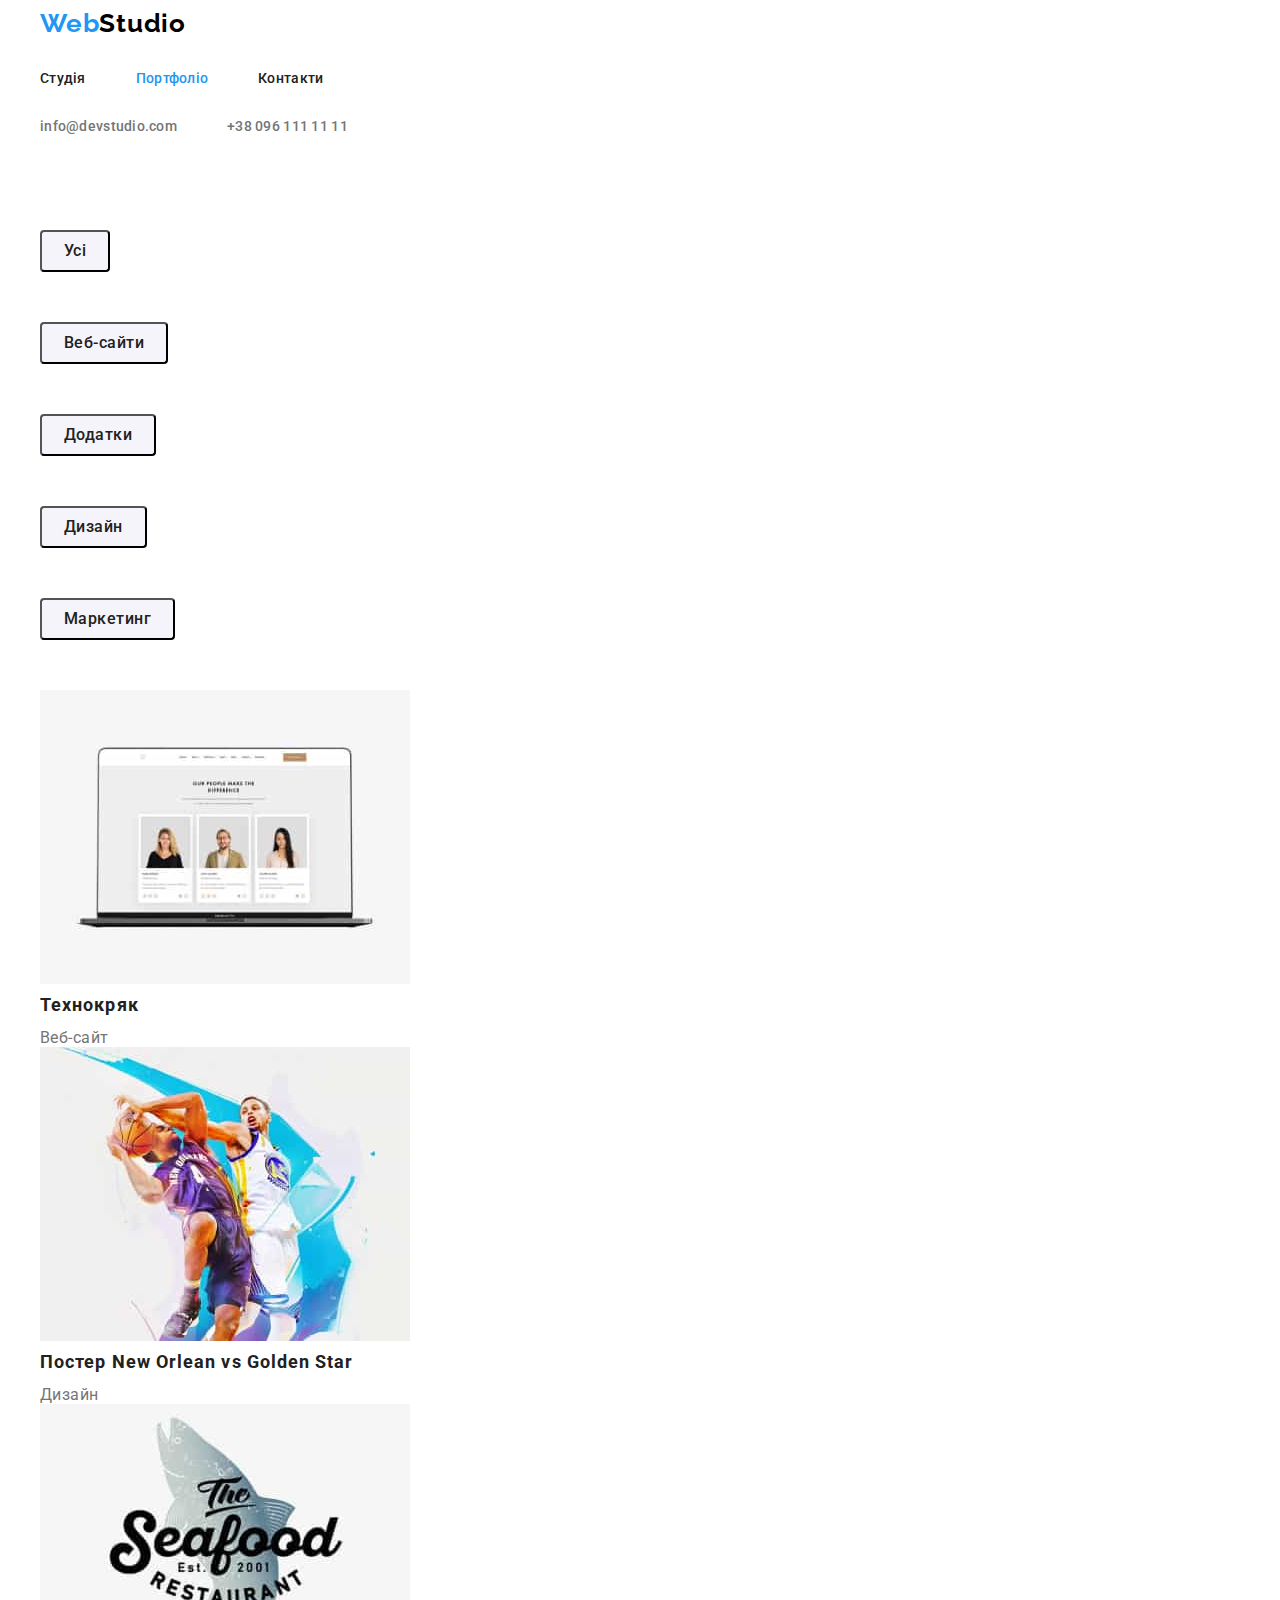
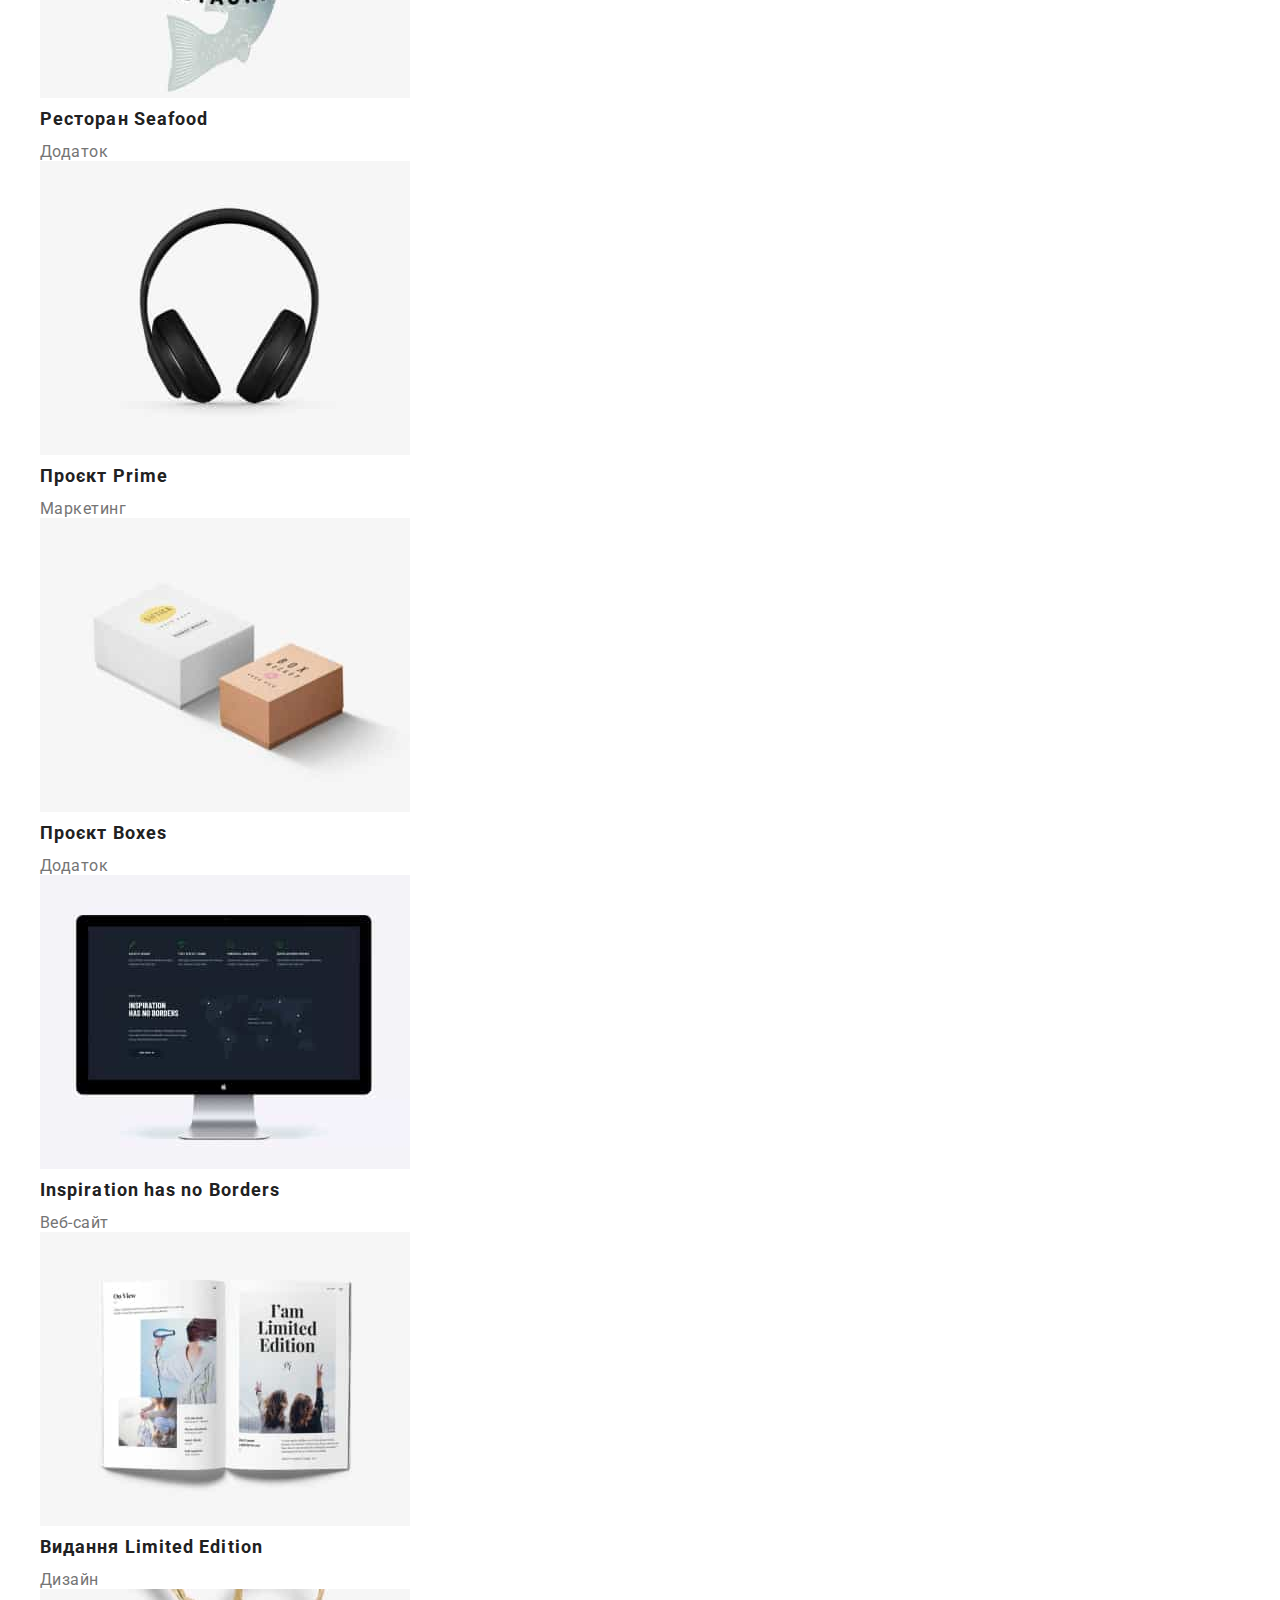
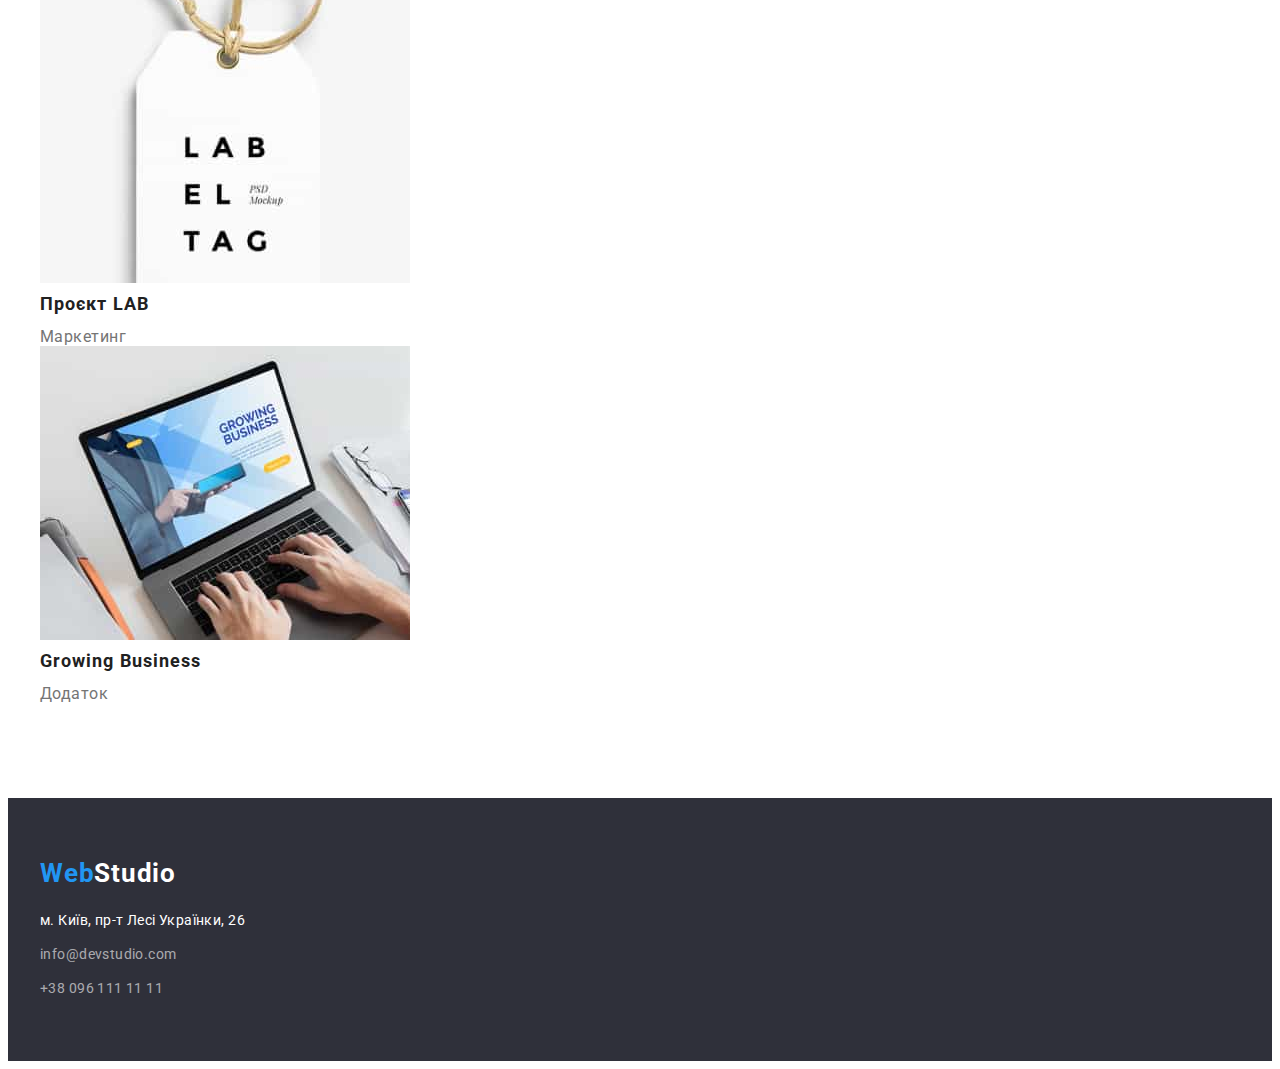
==== portfolio.html @ 15ec3679 "DZ_3" ====
<!DOCTYPE html>
<html lang="uk">
    <head>
        <meta charset="UTF-8">
        <meta http-equiv="X-UA-Compatible" content="IE=edge">
        <meta name="viewport" content="width=device-width, initial-scale=1.0">
        <title>WebStudio</title>
        <link rel="preconnect" href="https://fonts.googleapis.com">
        <link rel="preconnect" href="https://fonts.gstatic.com" crossorigin>
        <link href="https://fonts.googleapis.com/css2?family=Oleo+Script&family=Raleway:wght@700&family=Roboto:wght@400;500;700;900&display=swap" rel="stylesheet"> 
        <link rel="stylesheet" href="./css/style.css" />
    </head>
<body>

    <!--Шапка сайту-->
    <header class="header">
        <div class="container">
            <!--Навігація-->
            <nav class="header-nav">
                <a href="./index.html" class="header-logo link">
                    <span class="accent">Web</span>Studio
                </a>
                <ul class="header-nav-list list">
                    <li class="item"><a class="header-link link" href="./index.html">Студія</a></li>
                    <li class="item"><a class="header-link current link" href="./portfolio.html">Портфоліо</a></li>
                    <li class="item"><a class="header-link link" href="">Контакти</a></li>
                </ul>
            </nav>
            
            <!--Контакти-->
            <ul class="header-contact-list list">
                <li class="item">
                    <a href="mailto:info@devstudio.com" class="header-contact link">info@devstudio.com</a>
                </li>
                <li class="item">
                    <a href="tel:+380961111111" class="header-contact link">+38 096 111 11 11</a>
                </li>
            </ul>
        </div>
    </header>


    <!--Main-->
    <main>
        <section class="section-portfolio">
            <div class="container">
                    <!--Прихований заголовок-->
                <h1 class="visually-hidden">Портфоліо</h1>

                <!--Фільтр-->
                <ul class="portfolio-list btn list">
                    <li><button type="button" class="portfolio-btn btn">Усі</button></li>
                    <li><button type="button" class="portfolio-btn btn">Веб-сайти</button></li>
                    <li><button type="button" class="portfolio-btn btn">Додатки</button></li>
                    <li><button type="button" class="portfolio-btn btn">Дизайн</button></li>
                    <li><button type="button" class="portfolio-btn btn">Маркетинг</button></li>
                </ul>
                <ul class="portfolio-list list">
                    <li>
                        <a href="" class="portfolio-link link">
                            <img src="./images/technokrjak.jpg" alt="технокряк" class="img">
                            <h2 class="portfolio-title">Технокряк</h2>
                            <p class="portfolio-text">Веб-сайт</p>
                        </a>
                    </li>
                    <li>
                        <a href="" class="portfolio-link link">
                            <img src="./images/new_orlean.jpg" alt="постер новий орлеан">
                            <h2 class="portfolio-title">Постер New Orlean vs Golden Star</h2>
                            <p class="portfolio-text">Дизайн</p>
                        </a>
                    </li>
                    <li>
                        <a href="" class="portfolio-link link">
                            <img src="./images/seafood.jpg" alt="ресторан сейфуд">
                            <h2 class="portfolio-title">Ресторан Seafood</h2>
                            <p class="portfolio-text">Додаток</p>
                        </a>
                    </li>
                    <li>
                        <a href="" class="portfolio-link link">
                            <img src="./images/prime.jpg" alt="проект прайм">
                            <h2 class="portfolio-title">Проєкт Prime</h2>
                            <p class="portfolio-text">Маркетинг</p>
                        </a>
                    </li>
                    <li>
                        <a href="" class="portfolio-link link">
                            <img src="./images/boxes.jpg" alt="проєкт боксес">
                            <h2 class="portfolio-title">Проєкт Boxes</h2>
                            <p class="portfolio-text">Додаток</p>
                        </a>  
                    </li>
                    <li>
                        <a href="" class="portfolio-link link">
                            <img src="./images/inspiration.jpg" alt="вебсай">
                            <h2 class="portfolio-title">Inspiration has no Borders</h2>
                            <p class="portfolio-text">Веб-сайт</p>
                        </a>
                    </li>
                    <li>
                        <a href="" class="portfolio-link link">
                            <img src="./images/limited_edition.jpg" alt="видання лімітед едішн">
                            <h2 class="portfolio-title">Видання Limited Edition</h2>
                            <p class="portfolio-text">Дизайн</p>
                        </a>
                    </li>
                    <li>
                        <a href="" class="portfolio-link link">
                            <img src="./images/lab.jpg" alt="проект лаб">
                            <h2 class="portfolio-title">Проєкт LAB</h2>
                            <p class="portfolio-text">Маркетинг</p>
                        </a>
                    </li>
                    <li>
                        <a href="" class="portfolio-link link">
                            <img src="./images/growing_business.jpg" alt="додаток бізнес">
                            <h2 class="portfolio-title">Growing Business</h2>
                            <p class="portfolio-text">Додаток</p>
                        </a>
                    </li>
                </ul>
            </div>
        </section>
    </main>

    <!---Футер-->
    <footer class="footer">
        <div class="container">
            <a href="./index.html" class="footer-logo link">
                <span class="accent">Web</span>Studio
            </a>
            <address>
                <ul class="footer-contact-list list">
                    <li class="item">
                        <a href="https://goo.gl/maps/PAnnSUerjHj3gwqy8" class="footer-contact add link" target="_blank" rel="noopener noreferrer">м. Київ, пр-т Лесі Українки, 26</a>
                    </li>
                    <li class="item">
                        <a href="mailto:info@devstudio.com" class="footer-contact link">info@devstudio.com</a>
                    </li>
                    <li class="item">
                        <a href="tel:+380961111111" class="footer-contact link">+38 096 111 11 11</a>
                    </li>
                </ul>
            </address>
        </div>
    </footer>    
</body>
</html>
---- css/style.css ----
:root {
    --primary-text-color:#757575;
    --title-text-color:#212121;
    --accent-color:#2196F3;
    --primary-white-color:#ffffff;
    --background-color: #2F303A;
}

.container {
    margin-left: auto;
    margin-right: auto;
    width: 1200px;
    padding-left: 15px;
    padding-right: 15px;
}

body {
    font-family: 'Roboto', sans-serif;
    font-size: 14px;
    letter-spacing: 0.03em;
    color: var(--primary-text-color);
    background-color: var(--primary-white-color);
}
.link {
    text-decoration: none;
}
.list {
    list-style: none;
    padding: 0;
    margin: 0;
}

.hero-title {
    font-weight: 900;
    font-size: 44px;
    line-height: 1.36;
    text-align: center;
    letter-spacing: 0.06em;
    text-transform: uppercase;
    color: var(--primary-white-color);
}
 .accent {
    color: var(--accent-color);
 }
 .visually-hidden {
    position: absolute;
    width: 1px;
    height: 1px;
    margin: -1px;
    border: 0;
    padding: 0;
    
    white-space: nowrap;
    clip-path: inset(100%);
    clip: rect(0 0 0 0);
    overflow: hidden;
  }
  .btn {
    display: inline-block;
    border-radius: 4px;
    
    font-family: 'Roboto', sans-serif;
    font-size: 16px;
    align-items: center;
  }

/*---------------HEADER---------------*/

.header-logo {
    font-family: 'Raleway', sans-serif;
    font-weight: 700;
    font-size: 26px;
    line-height: 1.19;
    letter-spacing: 0.03em;    
    color: #000000;   
}
.header-link,
.header-contact {
    font-weight: 500;
   
    line-height: 1.14;
    letter-spacing: 0.02em;
}
.header-nav-list {
    display:flex;
}
.header-nav-list .item + .item {
    margin-left: 50px;
}
.header-nav-list .header-link {
    display: block;
    padding-top: 32px;
    padding-bottom: 32px;
}
.header-contact-list .item + .item {
    margin-left: 50px;
}
.header-contact-list {
    display: flex;
}
.header-contact-list .header-contact {
    display: block;
}
.header-link {
    color: var(--title-text-color);
}
.header-nav-list .header-link:hover,
.header-nav-list .header-link:focus {
    color: var(--accent-color);
}
.header-nav-list .header-link.current {
    color: var(--accent-color);
}

.header-contact {
    color: var(--primary-text-color);   
}
.header-contact:hover,
.header-contact:focus {
    color: var(--accent-color);
}

/*---------------HERO---------------*/
.section-hero {
    margin-bottom: 100px;

    background: var(--background-color);
    text-align: center;
}
.hero-title {
    margin-top: 0;
    margin-bottom: 30px;
}
.hero-btn {
    min-width: 130px;
    width: 216px;
    height: 50px;

    font-weight: 700;
    line-height: 1.88;
    letter-spacing: 0.06em;
    color: var(--primary-white-color);
    background: var(--accent-color);
    box-shadow: 0px 4px 4px rgba(0, 0, 0, 0.15);
    border-radius: 4px;
}
.hero-btn:hover,
.hero-btn:focus {
    color: orange;
}

/*---------------PROPERTIES---------------*/
.section-properties {
    margin-top: 0;
    margin-bottom: 95px;
}

.properties-list {
    margin-top: 0;
    margin-bottom: 0;
}
.properties-title {
    margin-top: 0;
    margin-bottom: 10px;

    font-weight: 700;
    font-size: 14px;
    line-height: 1.14;
    letter-spacing: 0.03em;
    text-transform: uppercase;
    color: var(--title-text-color);
}
.properties-text {
    margin-top: 0;
    margin-bottom: 0;
    line-height: 1.71;
}

/*---------------EMPLOYMENT---------------*/
.section-employment {
    margin-top: 0;
    margin-bottom: 95px;
}
.employment-title,
.team-title {
    font-weight: 700;
    font-size: 36px;
    line-height: 1.17;
    color: var(--title-text-color);
}
.employment-title {
    margin-top: 0;
    margin-bottom: 50px;
}

/*---------------TEAM---------------*/
.section-team {
    padding-top: 95px;
    padding-bottom: 95px;

    background-color: #F5F4FA;
}
.team-title {
    margin-top: 0;
    margin-bottom: 50px;
}
.team-info,
.team-text {
    font-weight: 500;
    font-size: 16px;
    line-height: 1.19;
    text-align: center;
    letter-spacing: 0.03em;
    color: var(--title-text-color);
}
.team-info {
    margin-top: 0;
    margin-bottom: 30px;
}
.team-text {
    margin-top: 0;
    margin-bottom: 10px;

    color: var(--primary-text-color);
}

/*---------------PORTFOLIO---------------*/
.section-portfolio {
    margin-top: 95px;
    margin-bottom: 95px;
}
.portfolio-btn {
    padding: 6px 22px;
    margin-top: 0;
    margin-bottom: 50px;

    font-weight: 500;
    line-height: 1.63;
    letter-spacing: 0.03em;
    color: var(--title-text-color);
    background: #F5F4FA;
}

.portfolio-btn:hover,
.portfolio-btn:focus {
    color: var(--primary-white-color);
    background: var(--accent-color);
}
.portfolio-list .img {
    margin-top: 0;
    margin-bottom: 0;
}
.portfolio-title {
    margin-top: 0;
    margin-bottom: 5px;

    font-weight: 700;
    font-size: 18px;
    line-height: 2.00;
    letter-spacing: 0.06em;
    color: var(--title-text-color);
}
.portfolio-text {
    margin-top: 0;
    margin-bottom: 0;

    font-size: 16px;
    line-height: 1.86x;
    letter-spacing: 0.03em;
    color: var(--primary-text-color);
}
/*---------------FOOTER---------------*/

.footer {
    padding-top: 60px;
    padding-bottom: 60px;

    background-color: var(--background-color);
}
.footer-logo{
    display: inline-block;
    margin-top: 0;
    margin-bottom: 20px;

    font-weight: 700;
    font-size: 26px;
    line-height: 1.19;
    letter-spacing: 0.03em;
    color: var(--primary-white-color);
}
.footer-contact-list .item:not(:last-of-type) {
    margin-top: 0;
    margin-bottom: 10px;
}
.footer-contact a[href="https://goo.gl/maps/PAnnSUerjHj3gwqy8"] {
    color: var(--primary-white-color);
}    
.footer-contact {
    font-style: normal;
    line-height: 1.71;
    letter-spacing: 0.03em;
    color: rgba(255, 255, 255, 0.6);
}
.footer-contact:hover,
.footer-contact:focus {
    color: var(--accent-color);
}
.add {
    color: #ffffff;
}
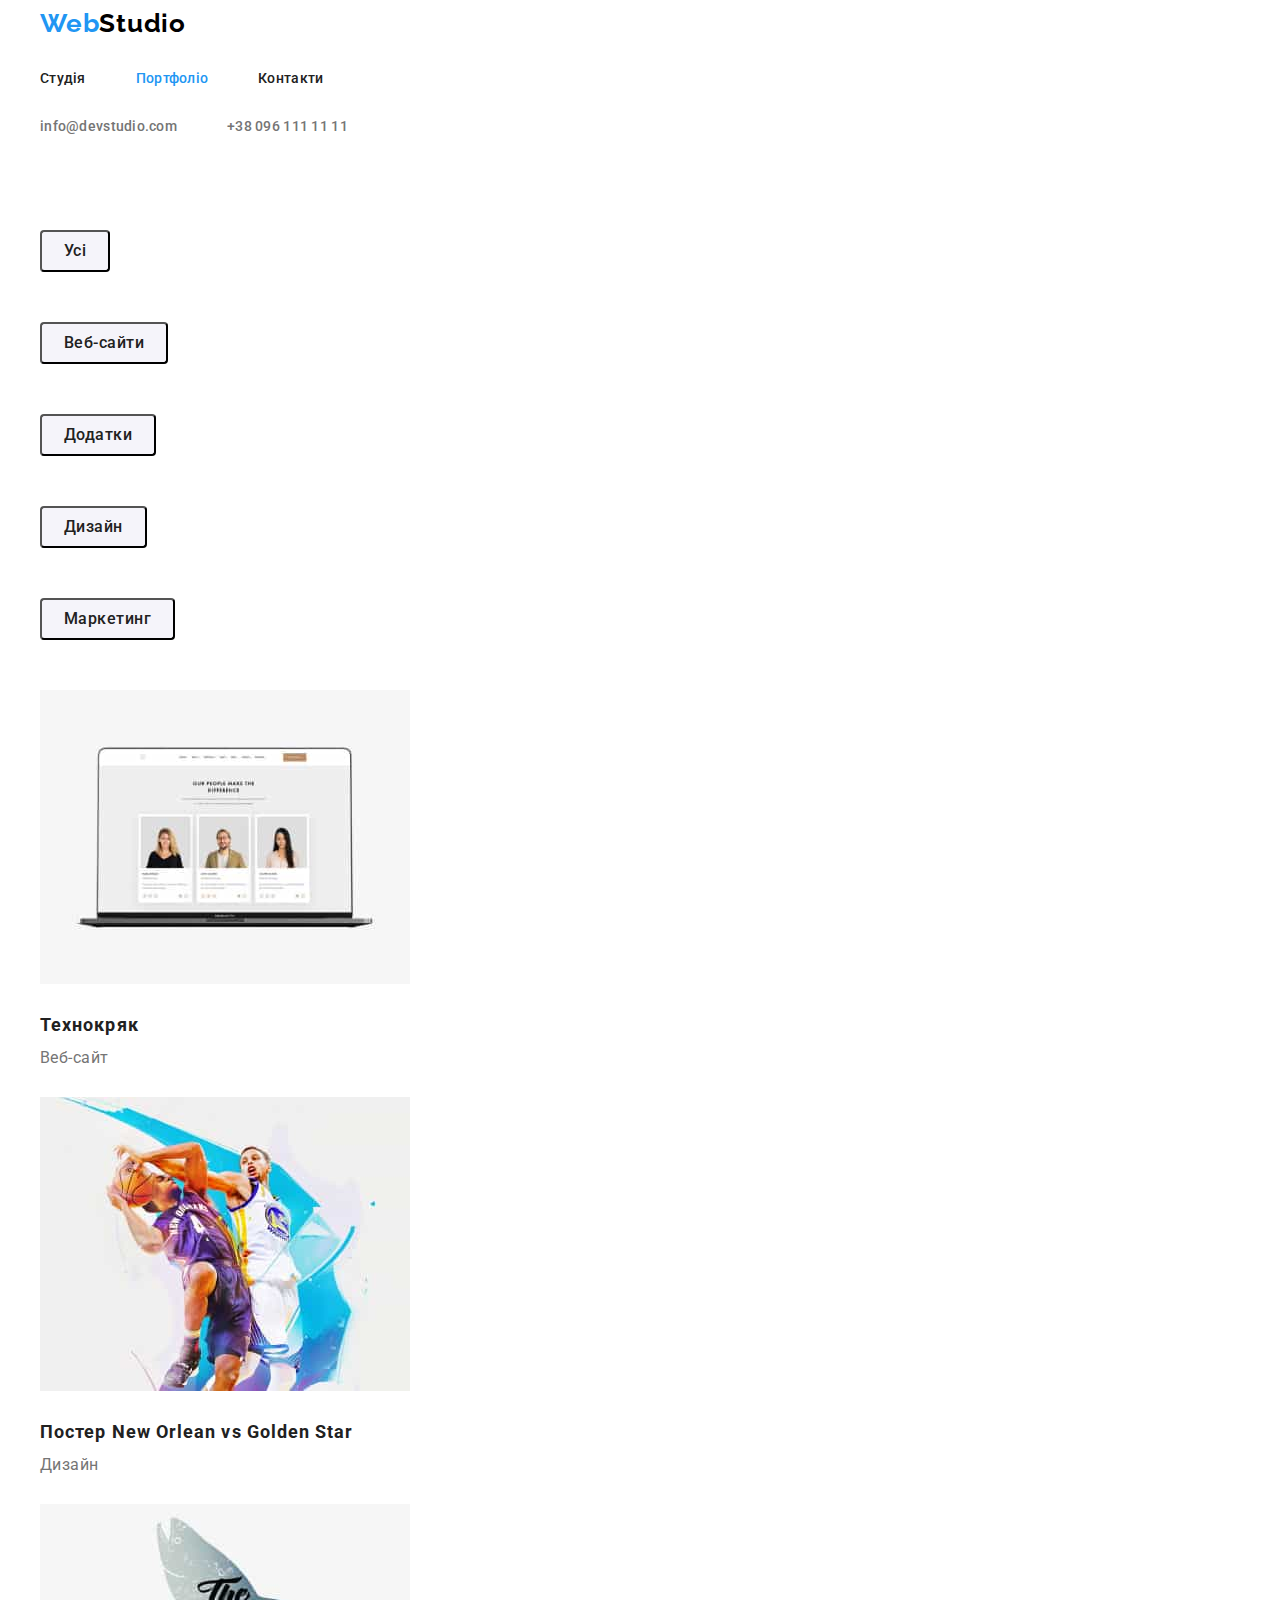
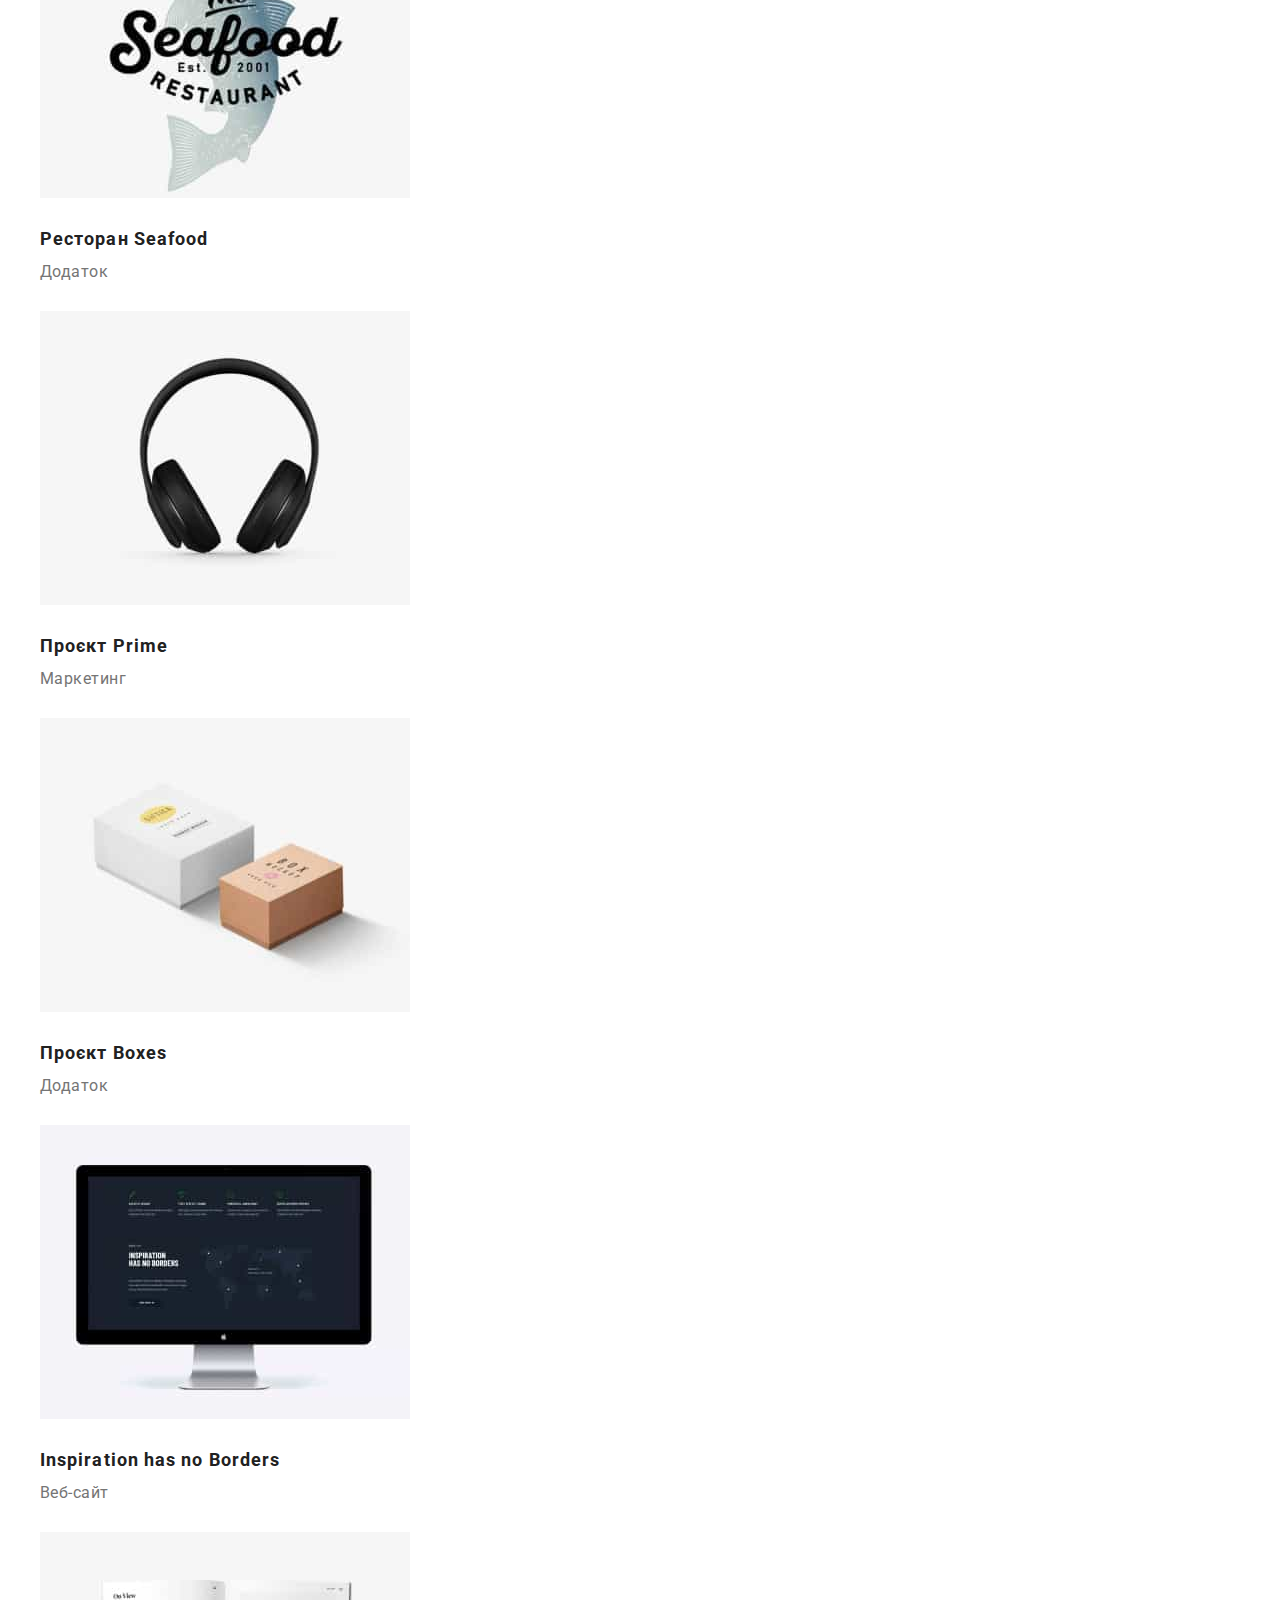
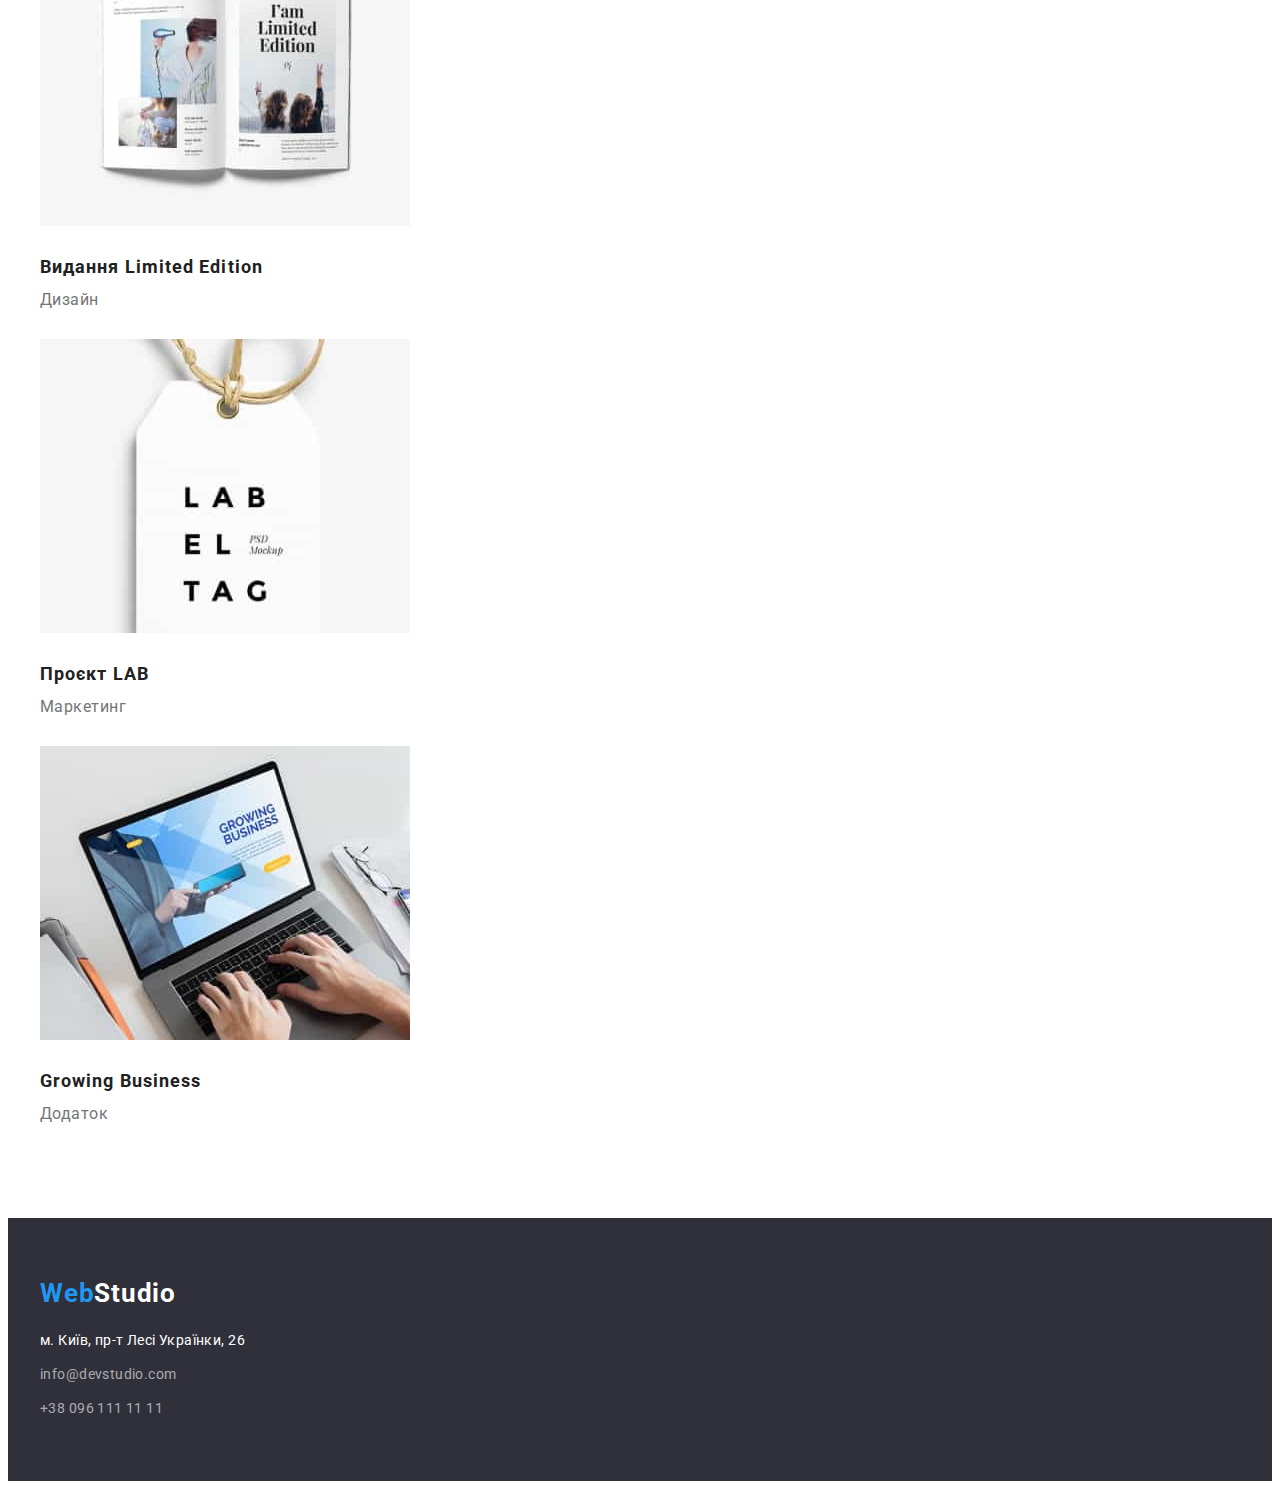
==== commit 01076f45: "DZ_3" ====
--- a/portfolio.html
+++ b/portfolio.html
@@ -56,65 +56,65 @@
                     <li><button type="button" class="portfolio-btn btn">Маркетинг</button></li>
                 </ul>
                 <ul class="portfolio-list list">
-                    <li>
+                    <li class="item">
                         <a href="" class="portfolio-link link">
                             <img src="./images/technokrjak.jpg" alt="технокряк" class="img">
                             <h2 class="portfolio-title">Технокряк</h2>
                             <p class="portfolio-text">Веб-сайт</p>
                         </a>
                     </li>
-                    <li>
+                    <li class="item">
                         <a href="" class="portfolio-link link">
-                            <img src="./images/new_orlean.jpg" alt="постер новий орлеан">
+                            <img src="./images/new_orlean.jpg" alt="постер новий орлеан" class="img">
                             <h2 class="portfolio-title">Постер New Orlean vs Golden Star</h2>
                             <p class="portfolio-text">Дизайн</p>
                         </a>
                     </li>
-                    <li>
+                    <li class="item">
                         <a href="" class="portfolio-link link">
-                            <img src="./images/seafood.jpg" alt="ресторан сейфуд">
+                            <img src="./images/seafood.jpg" alt="ресторан сейфуд" class="img">
                             <h2 class="portfolio-title">Ресторан Seafood</h2>
                             <p class="portfolio-text">Додаток</p>
                         </a>
                     </li>
-                    <li>
+                    <li class="item">
                         <a href="" class="portfolio-link link">
-                            <img src="./images/prime.jpg" alt="проект прайм">
+                            <img src="./images/prime.jpg" alt="проект прайм" class="img">
                             <h2 class="portfolio-title">Проєкт Prime</h2>
                             <p class="portfolio-text">Маркетинг</p>
                         </a>
                     </li>
-                    <li>
+                    <li class="item">
                         <a href="" class="portfolio-link link">
-                            <img src="./images/boxes.jpg" alt="проєкт боксес">
+                            <img src="./images/boxes.jpg" alt="проєкт боксес" class="img">
                             <h2 class="portfolio-title">Проєкт Boxes</h2>
                             <p class="portfolio-text">Додаток</p>
                         </a>  
                     </li>
-                    <li>
+                    <li class="item">
                         <a href="" class="portfolio-link link">
-                            <img src="./images/inspiration.jpg" alt="вебсай">
+                            <img src="./images/inspiration.jpg" alt="вебсай" class="img">
                             <h2 class="portfolio-title">Inspiration has no Borders</h2>
                             <p class="portfolio-text">Веб-сайт</p>
                         </a>
                     </li>
-                    <li>
+                    <li class="item">
                         <a href="" class="portfolio-link link">
-                            <img src="./images/limited_edition.jpg" alt="видання лімітед едішн">
+                            <img src="./images/limited_edition.jpg" alt="видання лімітед едішн" class="img">
                             <h2 class="portfolio-title">Видання Limited Edition</h2>
                             <p class="portfolio-text">Дизайн</p>
                         </a>
                     </li>
-                    <li>
+                    <li class="item">
                         <a href="" class="portfolio-link link">
-                            <img src="./images/lab.jpg" alt="проект лаб">
+                            <img src="./images/lab.jpg" alt="проект лаб" class="img">
                             <h2 class="portfolio-title">Проєкт LAB</h2>
                             <p class="portfolio-text">Маркетинг</p>
                         </a>
                     </li>
-                    <li>
+                    <li class="item">
                         <a href="" class="portfolio-link link">
-                            <img src="./images/growing_business.jpg" alt="додаток бізнес">
+                            <img src="./images/growing_business.jpg" alt="додаток бізнес" class="img">
                             <h2 class="portfolio-title">Growing Business</h2>
                             <p class="portfolio-text">Додаток</p>
                         </a>
--- a/css/style.css
+++ b/css/style.css
@@ -200,6 +200,19 @@
 
     background-color: #F5F4FA;
 }
+.team-list > .team-item:not(:last-child) {
+    margin-right: 30px;
+}
+.team-list > .team-item {
+    background: #FFFFFF;
+    box-shadow: 0px 1px 3px rgba(0, 0, 0, 0.12), 0px 1px 1px rgba(0, 0, 0, 0.14), 0px 2px 1px rgba(0, 0, 0, 0.2);
+    border-radius: 0px 0px 4px 4px;
+
+    width: 270px;
+    height: 368px;
+    left: 215px;
+    top: 1632px;
+}
 .team-title {
     margin-top: 0;
     margin-bottom: 50px;
@@ -246,9 +259,15 @@
     color: var(--primary-white-color);
     background: var(--accent-color);
 }
-.portfolio-list .img {
-    margin-top: 0;
-    margin-bottom: 0;
+.portfolio-list > .item:not(:last-child) {
+    margin-right: 30px;
+    margin-bottom: 30px;
+
+    
+}
+.portfolio-link > .img {
+    margin-top: 0;
+    margin-bottom: 20px;
 }
 .portfolio-title {
     margin-top: 0;
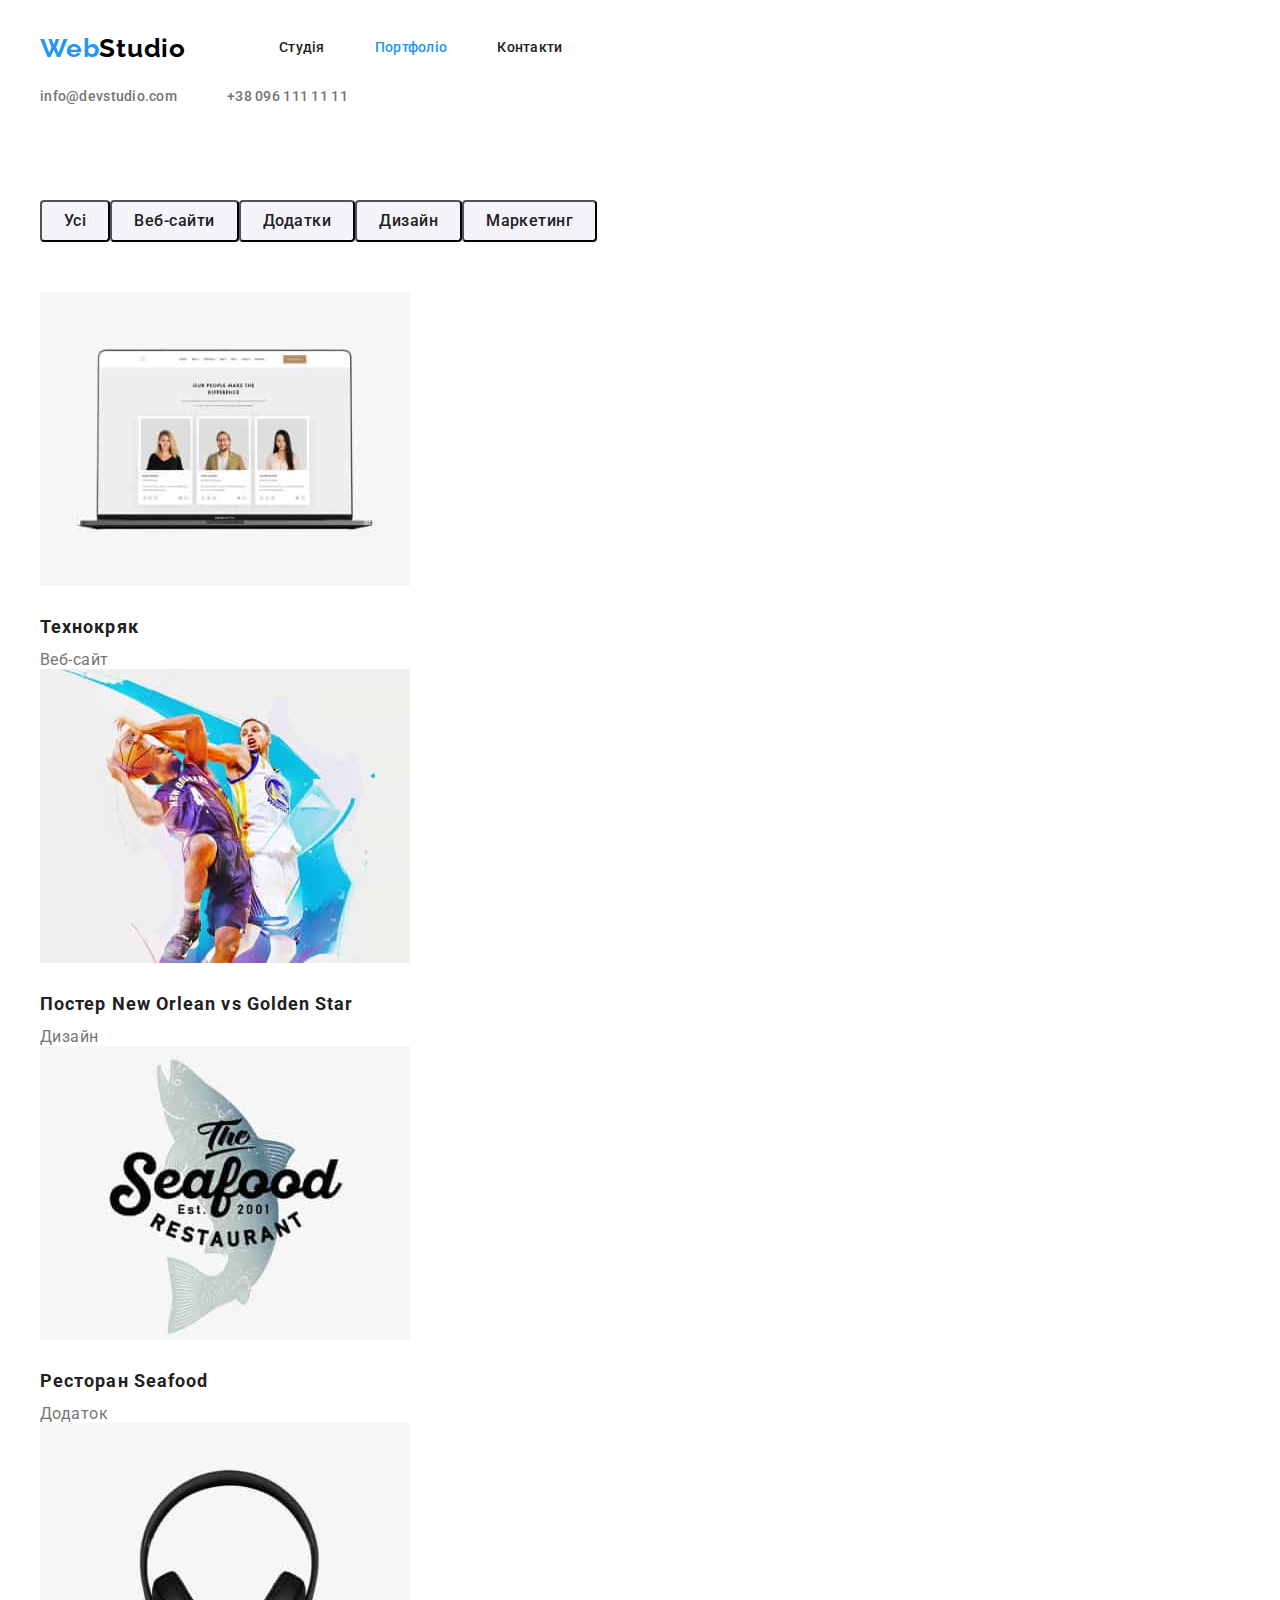
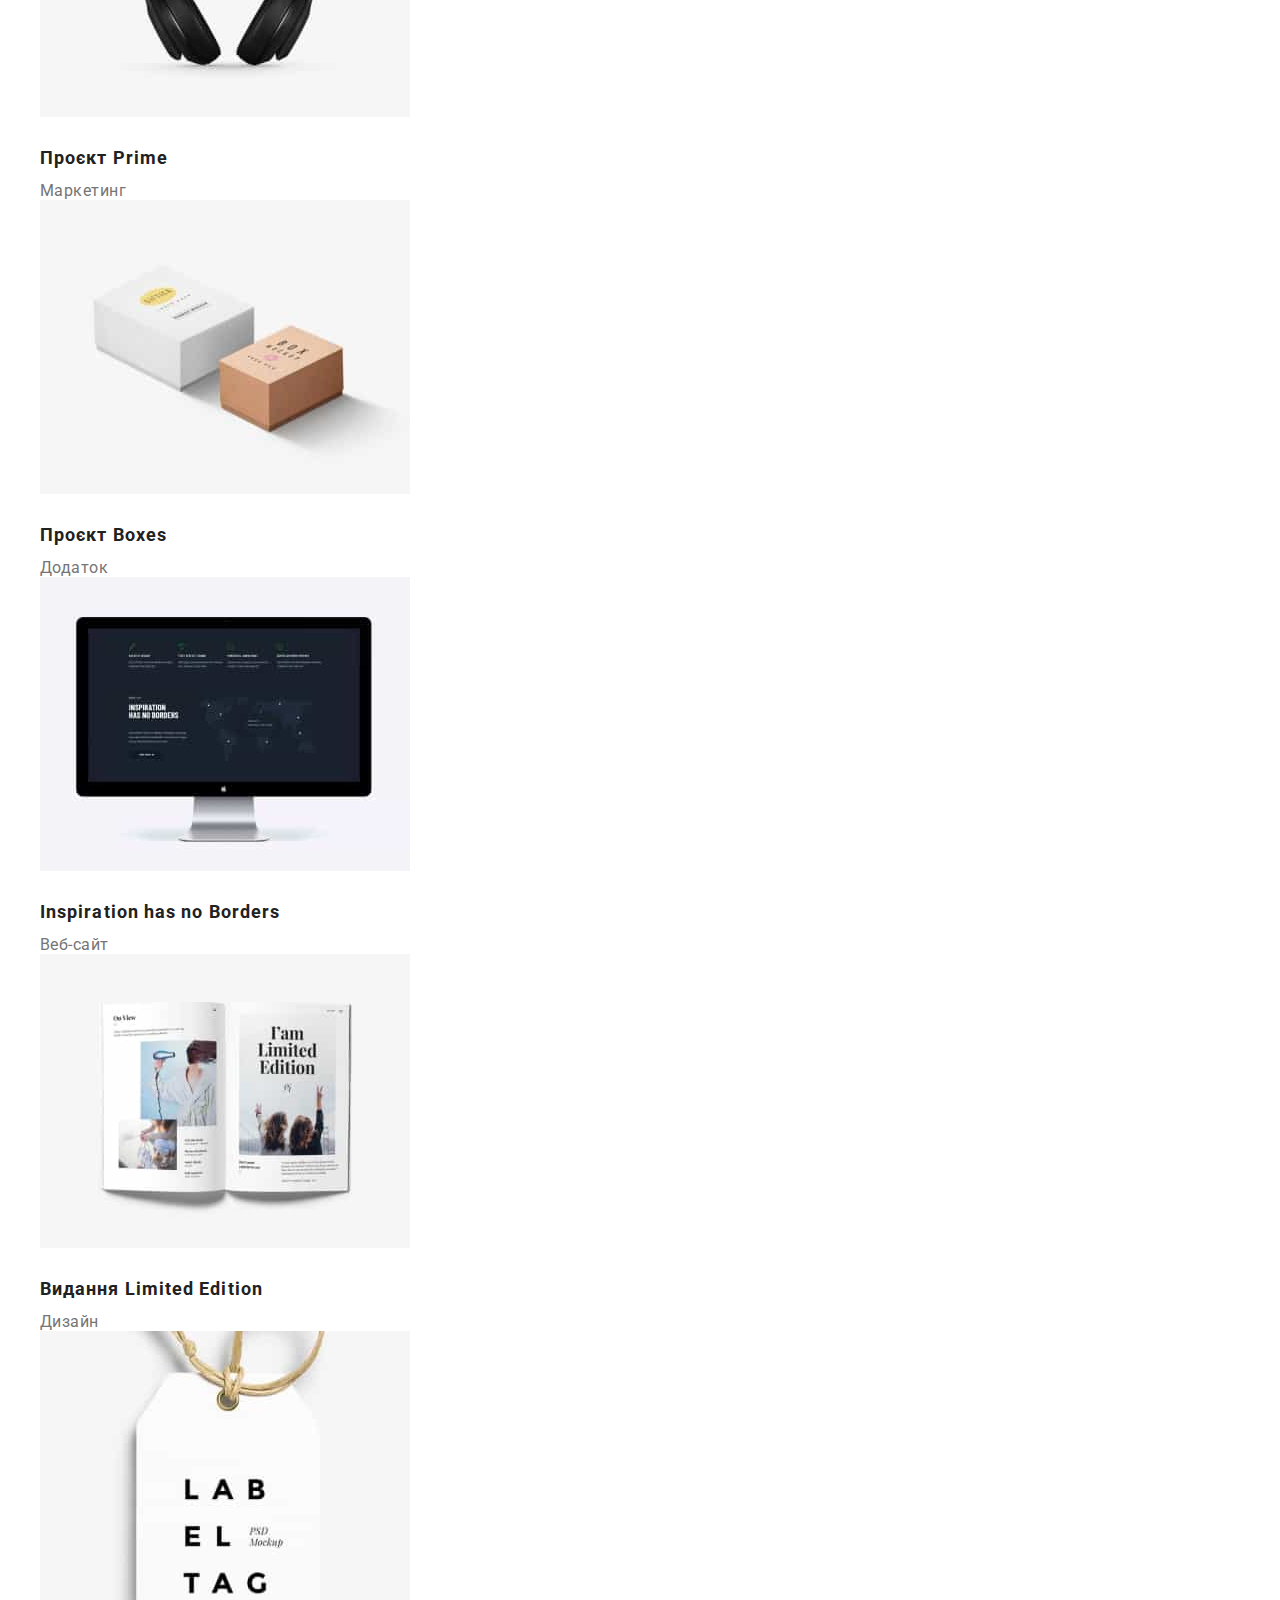
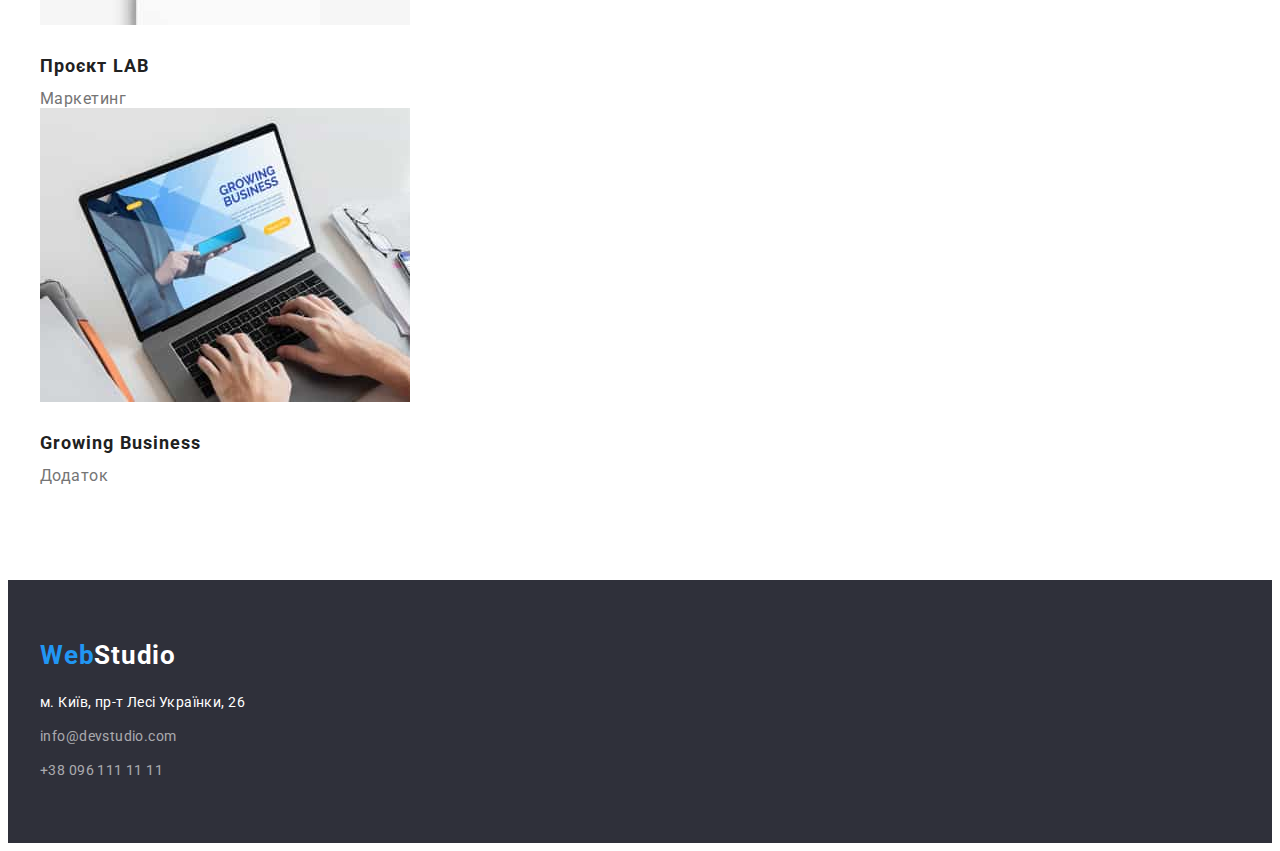
==== commit 019dc1d2: "DZ_3" ====
--- a/portfolio.html
+++ b/portfolio.html
@@ -55,7 +55,7 @@
                     <li><button type="button" class="portfolio-btn btn">Дизайн</button></li>
                     <li><button type="button" class="portfolio-btn btn">Маркетинг</button></li>
                 </ul>
-                <ul class="portfolio-list list">
+                <ul class="portfolio-img list">
                     <li class="item">
                         <a href="" class="portfolio-link link">
                             <img src="./images/technokrjak.jpg" alt="технокряк" class="img">
--- a/css/style.css
+++ b/css/style.css
@@ -83,6 +83,7 @@
 }
 .header-nav-list {
     display:flex;
+    margin-left: 93px;
 }
 .header-nav-list .item + .item {
     margin-left: 50px;
@@ -92,14 +93,20 @@
     padding-top: 32px;
     padding-bottom: 32px;
 }
+.header-nav {
+    display: flex;
+    align-items: center;
+}
+.nav-contact {
+    display: flex;
+    align-items: center;
+}
 .header-contact-list .item + .item {
     margin-left: 50px;
 }
 .header-contact-list {
     display: flex;
-}
-.header-contact-list .header-contact {
-    display: block;
+    margin-left: auto;
 }
 .header-link {
     color: var(--title-text-color);
@@ -181,6 +188,9 @@
     margin-top: 0;
     margin-bottom: 95px;
 }
+.employment-list > .employment-item + .employment-item {
+    margin-left: 30px;
+}
 .employment-title,
 .team-title {
     font-weight: 700;
@@ -200,8 +210,8 @@
 
     background-color: #F5F4FA;
 }
-.team-list > .team-item:not(:last-child) {
-    margin-right: 30px;
+.team-list > .team-item + .team-item {
+    margin-left: 30px;
 }
 .team-list > .team-item {
     background: #FFFFFF;
@@ -261,9 +271,10 @@
 }
 .portfolio-list > .item:not(:last-child) {
     margin-right: 30px;
-    margin-bottom: 30px;
-
-    
+    margin-bottom: 30px;   
+}
+.portfolio-list {
+    display: flex;
 }
 .portfolio-link > .img {
     margin-top: 0;
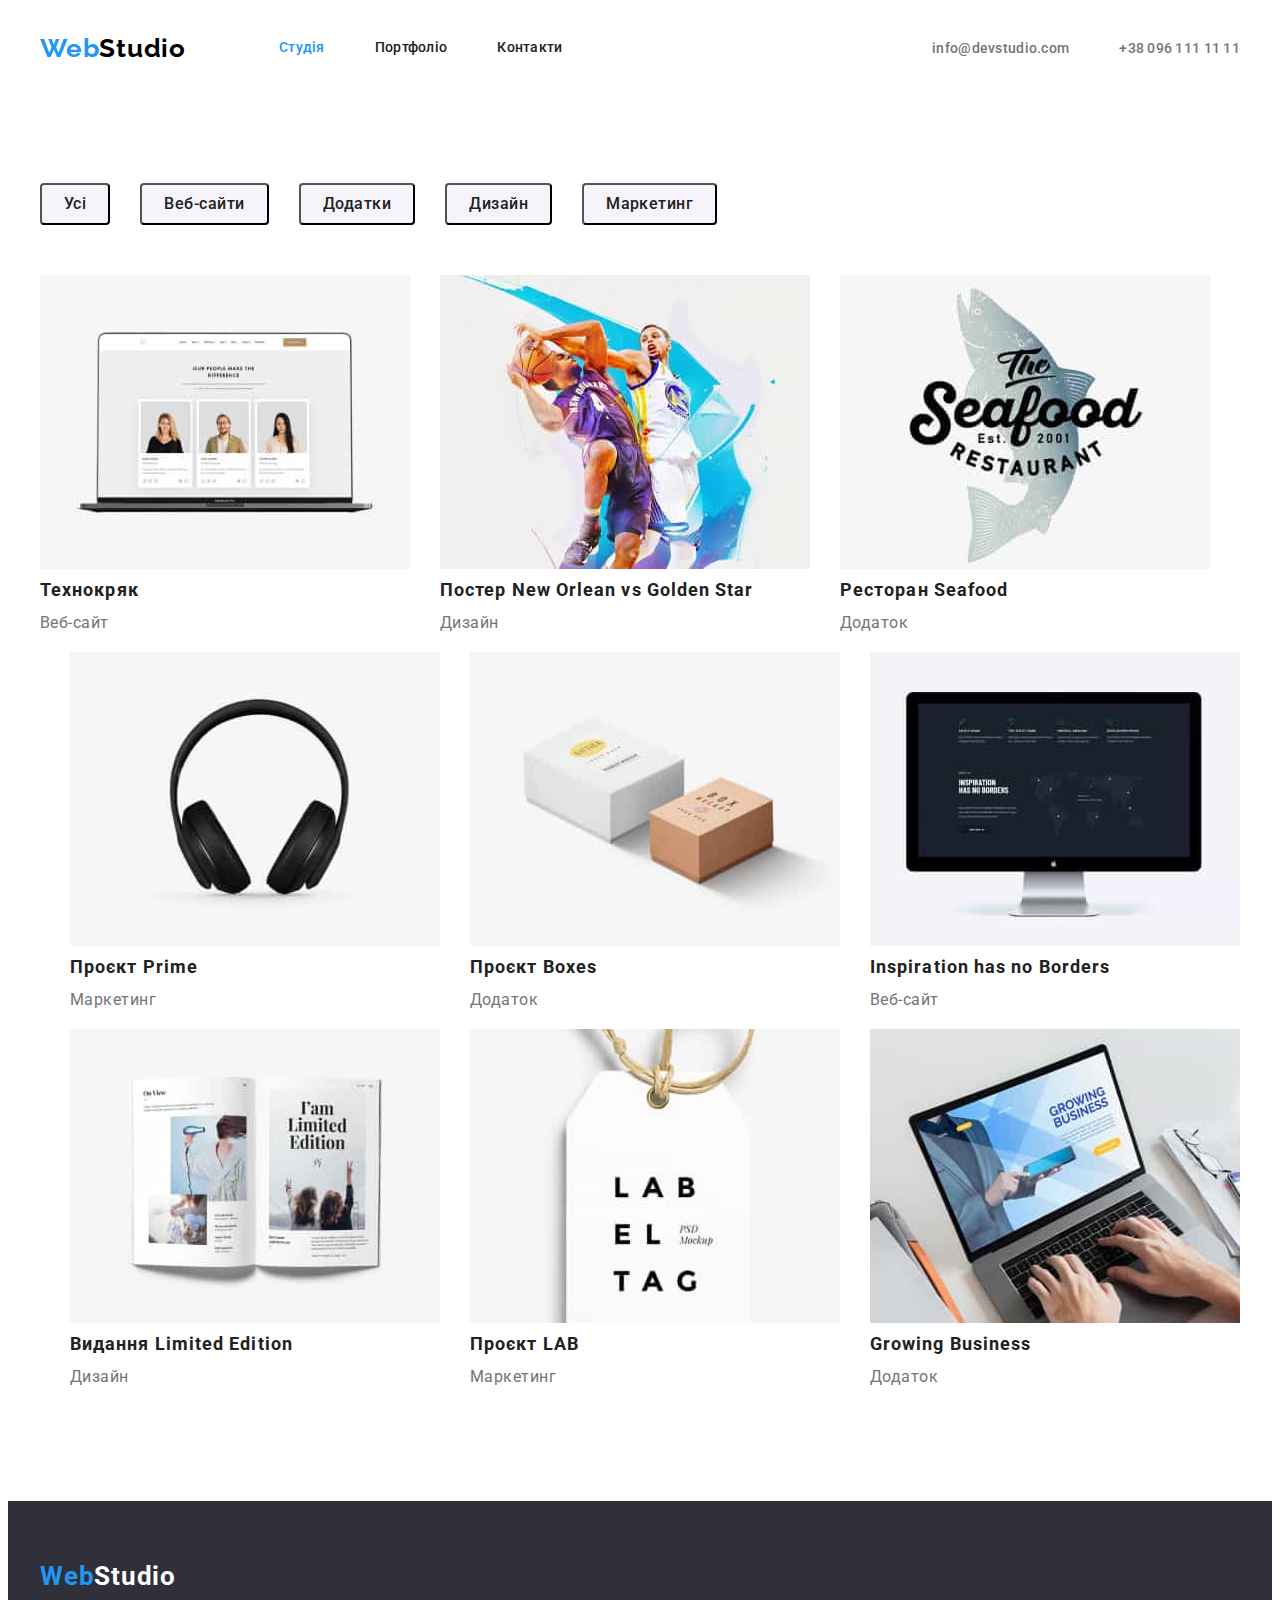
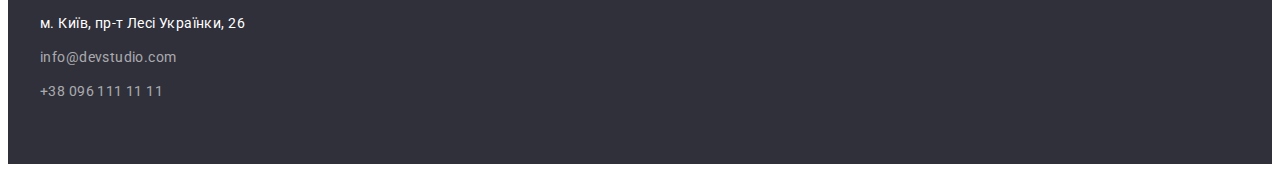
==== commit b61c4ade: "DZ_3" ====
--- a/portfolio.html
+++ b/portfolio.html
@@ -14,15 +14,15 @@
 
     <!--Шапка сайту-->
     <header class="header">
-        <div class="container">
+        <div class="container nav-contact">
             <!--Навігація-->
             <nav class="header-nav">
                 <a href="./index.html" class="header-logo link">
                     <span class="accent">Web</span>Studio
                 </a>
                 <ul class="header-nav-list list">
-                    <li class="item"><a class="header-link link" href="./index.html">Студія</a></li>
-                    <li class="item"><a class="header-link current link" href="./portfolio.html">Портфоліо</a></li>
+                    <li class="item"><a class="header-link current link" href="./index.html">Студія</a></li>
+                    <li class="item"><a class="header-link link" href="./portfolio.html">Портфоліо</a></li>
                     <li class="item"><a class="header-link link" href="">Контакти</a></li>
                 </ul>
             </nav>
@@ -49,12 +49,14 @@
 
                 <!--Фільтр-->
                 <ul class="portfolio-list btn list">
-                    <li><button type="button" class="portfolio-btn btn">Усі</button></li>
-                    <li><button type="button" class="portfolio-btn btn">Веб-сайти</button></li>
-                    <li><button type="button" class="portfolio-btn btn">Додатки</button></li>
-                    <li><button type="button" class="portfolio-btn btn">Дизайн</button></li>
-                    <li><button type="button" class="portfolio-btn btn">Маркетинг</button></li>
+                    <li class="item"><button type="button" class="portfolio-btn btn">Усі</button></li>
+                    <li class="item"><button type="button" class="portfolio-btn btn">Веб-сайти</button></li>
+                    <li class="item"><button type="button" class="portfolio-btn btn">Додатки</button></li>
+                    <li class="item"><button type="button" class="portfolio-btn btn">Дизайн</button></li>
+                    <li class="item"><button type="button" class="portfolio-btn btn">Маркетинг</button></li>
                 </ul>
+            </div>    
+            <div class="container">   
                 <ul class="portfolio-img list">
                     <li class="item">
                         <a href="" class="portfolio-link link">
--- a/css/style.css
+++ b/css/style.css
@@ -163,6 +163,8 @@
 }
 
 .properties-list {
+    display: flex;
+    flex-wrap: wrap;
     margin-top: 0;
     margin-bottom: 0;
 }
@@ -177,6 +179,12 @@
     text-transform: uppercase;
     color: var(--title-text-color);
 }
+.properties-list .item {
+    width: 270px;
+}
+.properties-list .item + .item {
+    margin-left: 30px;
+}    
 .properties-text {
     margin-top: 0;
     margin-bottom: 0;
@@ -187,6 +195,11 @@
 .section-employment {
     margin-top: 0;
     margin-bottom: 95px;
+
+    text-align: center;
+}
+.employment-list {
+    display: flex;
 }
 .employment-list > .employment-item + .employment-item {
     margin-left: 30px;
@@ -208,10 +221,15 @@
     padding-top: 95px;
     padding-bottom: 95px;
 
+    text-align: center;
+
     background-color: #F5F4FA;
 }
 .team-list > .team-item + .team-item {
     margin-left: 30px;
+}
+.team-list {
+    display: flex;
 }
 .team-list > .team-item {
     background: #FFFFFF;
@@ -252,6 +270,12 @@
     margin-top: 95px;
     margin-bottom: 95px;
 }
+.portfolio-list {
+    display: flex;
+}
+.portfolio-list .item + .item {
+    margin-left: 30px;  
+}
 .portfolio-btn {
     padding: 6px 22px;
     margin-top: 0;
@@ -269,16 +293,13 @@
     color: var(--primary-white-color);
     background: var(--accent-color);
 }
-.portfolio-list > .item:not(:last-child) {
-    margin-right: 30px;
-    margin-bottom: 30px;   
-}
-.portfolio-list {
-    display: flex;
-}
-.portfolio-link > .img {
-    margin-top: 0;
+.portfolio-img {
+    display: flex;
+    flex-wrap: wrap;
+}
+.portfolio-img > .item + .item {
     margin-bottom: 20px;
+    margin-left: 30px;
 }
 .portfolio-title {
     margin-top: 0;
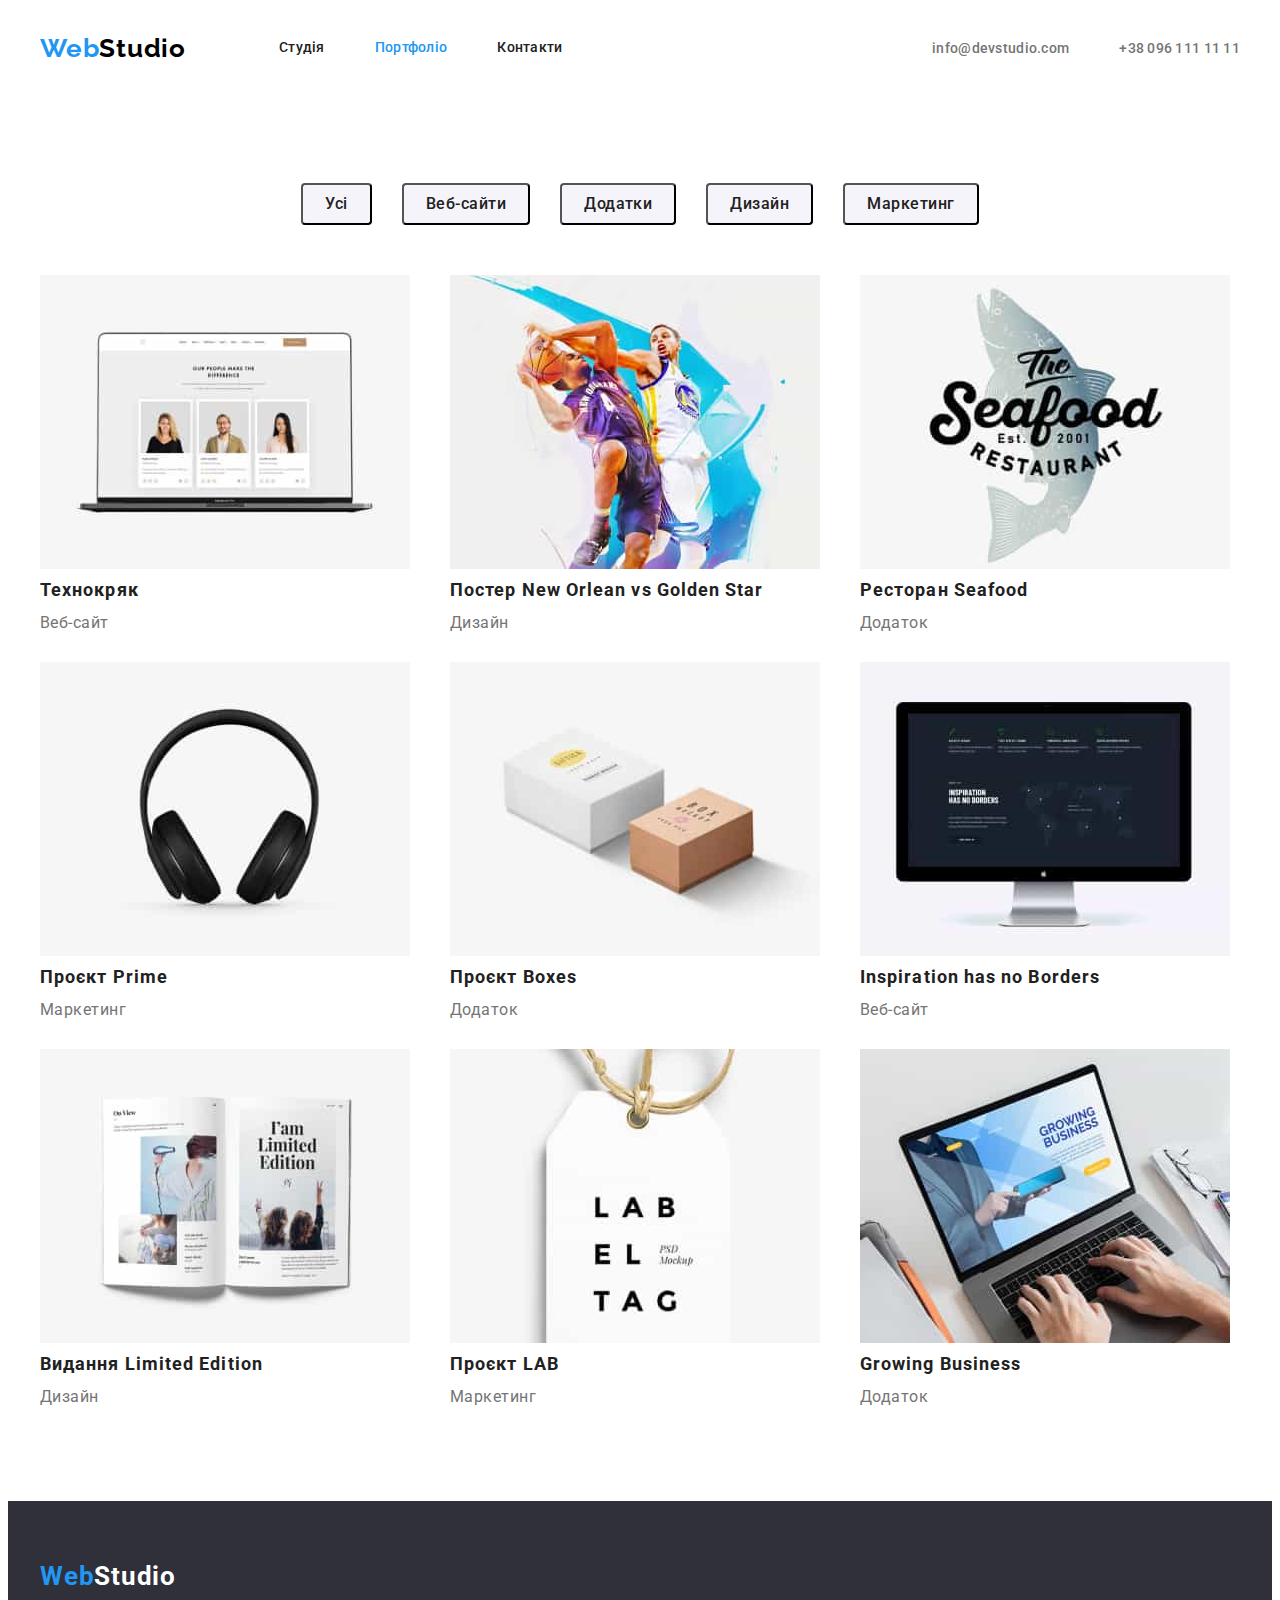
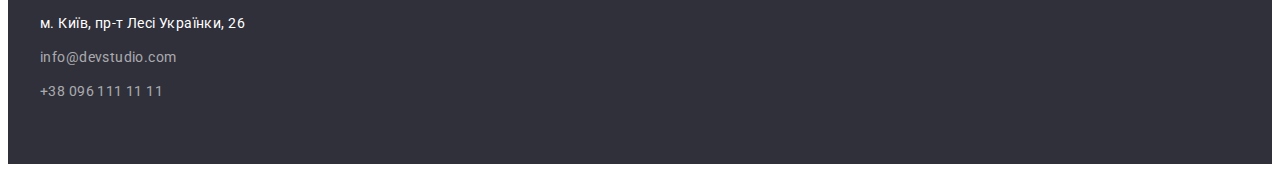
==== commit 59713436: "DZ_3" ====
--- a/portfolio.html
+++ b/portfolio.html
@@ -21,8 +21,8 @@
                     <span class="accent">Web</span>Studio
                 </a>
                 <ul class="header-nav-list list">
-                    <li class="item"><a class="header-link current link" href="./index.html">Студія</a></li>
-                    <li class="item"><a class="header-link link" href="./portfolio.html">Портфоліо</a></li>
+                    <li class="item"><a class="header-link link" href="./index.html">Студія</a></li>
+                    <li class="item"><a class="header-link current link" href="./portfolio.html">Портфоліо</a></li>
                     <li class="item"><a class="header-link link" href="">Контакти</a></li>
                 </ul>
             </nav>
@@ -55,8 +55,6 @@
                     <li class="item"><button type="button" class="portfolio-btn btn">Дизайн</button></li>
                     <li class="item"><button type="button" class="portfolio-btn btn">Маркетинг</button></li>
                 </ul>
-            </div>    
-            <div class="container">   
                 <ul class="portfolio-img list">
                     <li class="item">
                         <a href="" class="portfolio-link link">
--- a/css/style.css
+++ b/css/style.css
@@ -140,7 +140,6 @@
 }
 .hero-btn {
     min-width: 130px;
-    width: 216px;
     height: 50px;
 
     font-weight: 700;
@@ -272,6 +271,7 @@
 }
 .portfolio-list {
     display: flex;
+    justify-content: center;
 }
 .portfolio-list .item + .item {
     margin-left: 30px;  
@@ -296,10 +296,13 @@
 .portfolio-img {
     display: flex;
     flex-wrap: wrap;
-}
-.portfolio-img > .item + .item {
-    margin-bottom: 20px;
+    margin-left: -30px;
+    margin-bottom: -30px;
+}
+.portfolio-img > .item {
     margin-left: 30px;
+    margin-bottom: 30px;
+    width:calc((100% - 90px) / 3);
 }
 .portfolio-title {
     margin-top: 0;
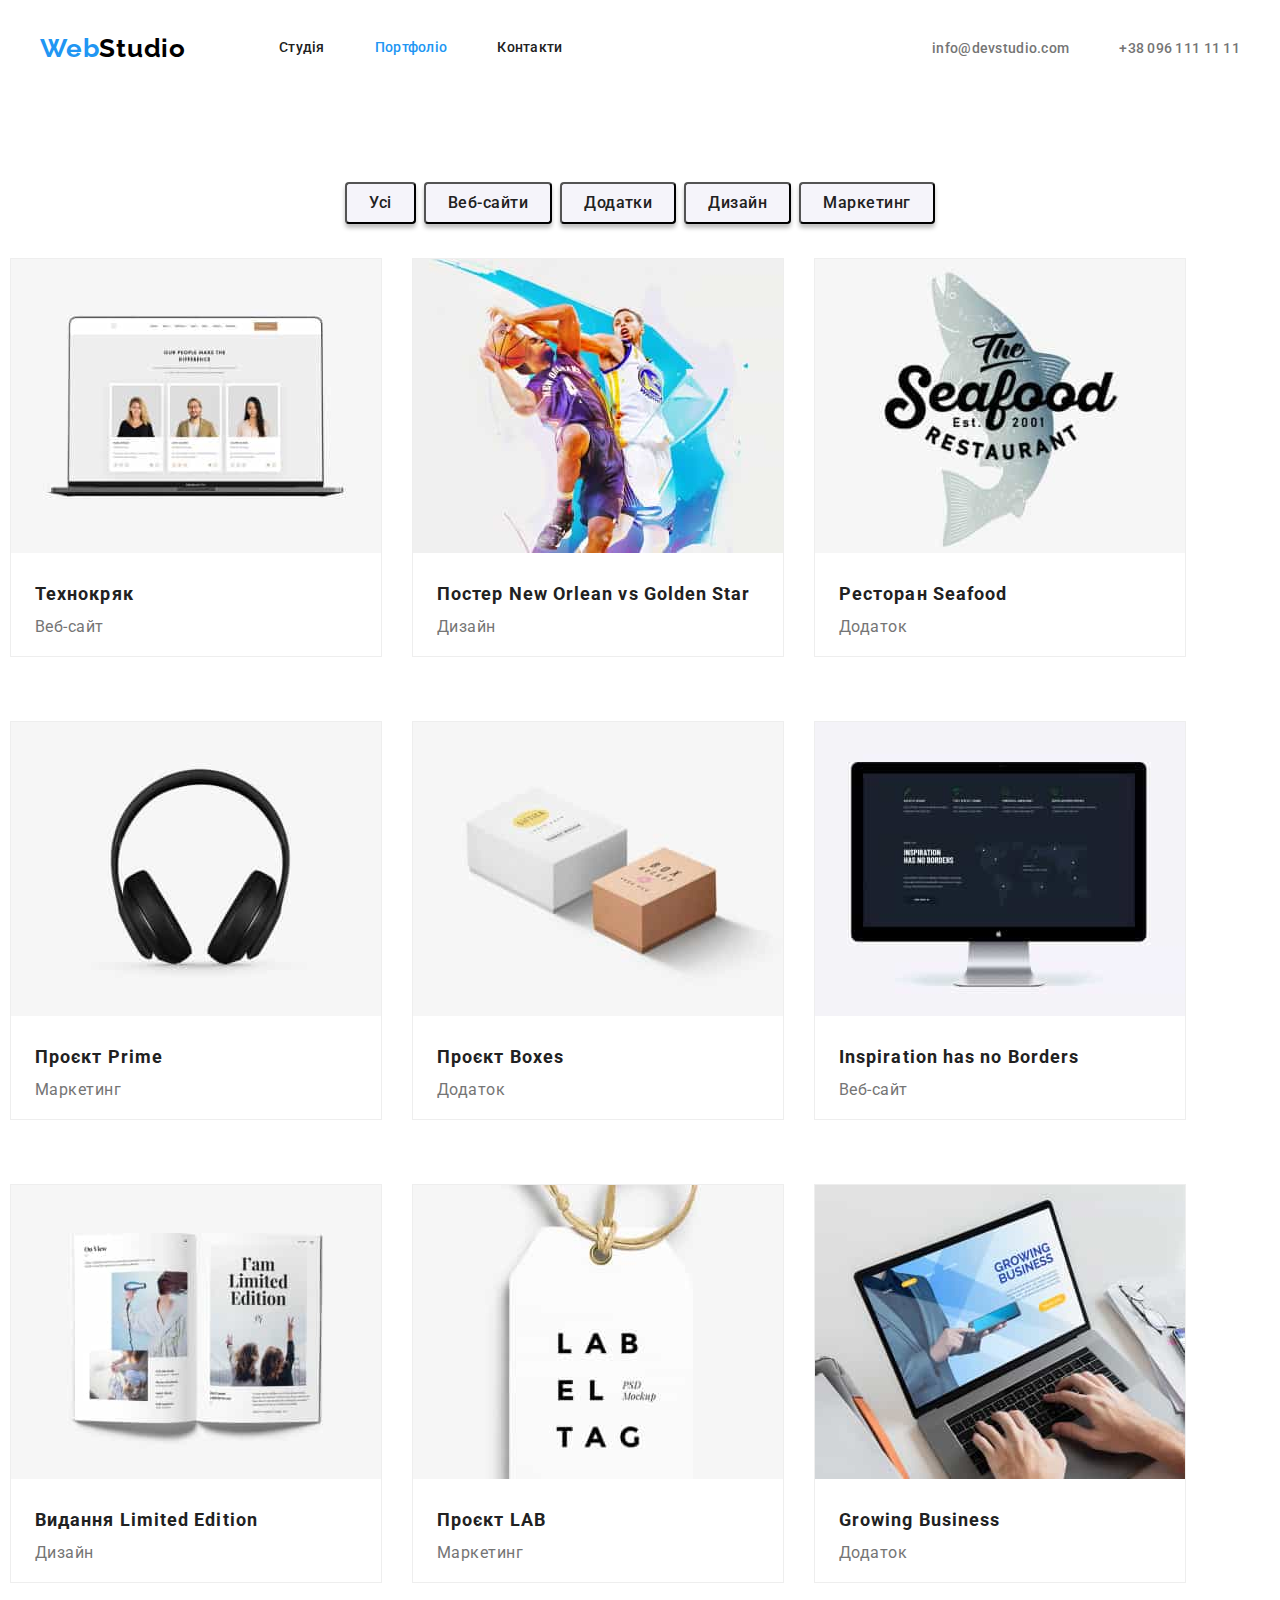
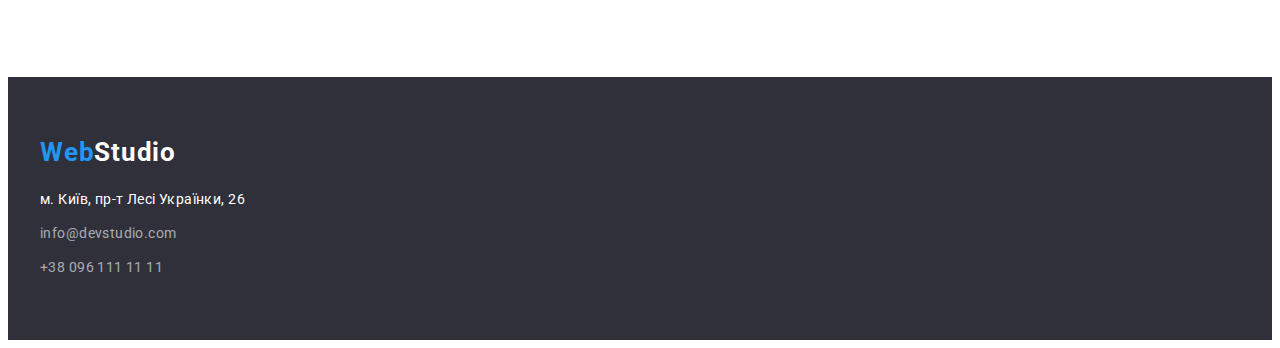
==== commit cff1843d: "DZ_3" ====
--- a/portfolio.html
+++ b/portfolio.html
@@ -59,64 +59,83 @@
                     <li class="item">
                         <a href="" class="portfolio-link link">
                             <img src="./images/technokrjak.jpg" alt="технокряк" class="img">
-                            <h2 class="portfolio-title">Технокряк</h2>
-                            <p class="portfolio-text">Веб-сайт</p>
+                            <div class="portfolio-item">
+                                <h2 class="portfolio-title">Технокряк</h2>
+                                <p class="portfolio-text">Веб-сайт</p>
+                            </div>
                         </a>
                     </li>
                     <li class="item">
                         <a href="" class="portfolio-link link">
                             <img src="./images/new_orlean.jpg" alt="постер новий орлеан" class="img">
-                            <h2 class="portfolio-title">Постер New Orlean vs Golden Star</h2>
-                            <p class="portfolio-text">Дизайн</p>
+                            <div class="portfolio-item">
+                                <h2 class="portfolio-title">Постер New Orlean vs Golden Star</h2>
+                                <p class="portfolio-text">Дизайн</p>
+                            </div>
                         </a>
                     </li>
                     <li class="item">
                         <a href="" class="portfolio-link link">
                             <img src="./images/seafood.jpg" alt="ресторан сейфуд" class="img">
-                            <h2 class="portfolio-title">Ресторан Seafood</h2>
-                            <p class="portfolio-text">Додаток</p>
+                            <div class="portfolio-item">
+                                <h2 class="portfolio-title">Ресторан Seafood</h2>
+                                <p class="portfolio-text">Додаток</p>
+                            </div>
                         </a>
                     </li>
                     <li class="item">
                         <a href="" class="portfolio-link link">
                             <img src="./images/prime.jpg" alt="проект прайм" class="img">
-                            <h2 class="portfolio-title">Проєкт Prime</h2>
-                            <p class="portfolio-text">Маркетинг</p>
+                            <div class="portfolio-item">
+                                <h2 class="portfolio-title">Проєкт Prime</h2>
+                                <p class="portfolio-text">Маркетинг</p>
+                            </div> 
                         </a>
                     </li>
                     <li class="item">
                         <a href="" class="portfolio-link link">
                             <img src="./images/boxes.jpg" alt="проєкт боксес" class="img">
-                            <h2 class="portfolio-title">Проєкт Boxes</h2>
-                            <p class="portfolio-text">Додаток</p>
+                            <div class="portfolio-item">
+                                <h2 class="portfolio-title">Проєкт Boxes</h2>
+                                <p class="portfolio-text">Додаток</p>
+                            </div>
                         </a>  
                     </li>
                     <li class="item">
                         <a href="" class="portfolio-link link">
                             <img src="./images/inspiration.jpg" alt="вебсай" class="img">
-                            <h2 class="portfolio-title">Inspiration has no Borders</h2>
-                            <p class="portfolio-text">Веб-сайт</p>
+                            <div class="portfolio-item">
+                                <h2 class="portfolio-title">Inspiration has no Borders</h2>
+                                <p class="portfolio-text">Веб-сайт</p>
+                            </di>
                         </a>
                     </li>
                     <li class="item">
                         <a href="" class="portfolio-link link">
                             <img src="./images/limited_edition.jpg" alt="видання лімітед едішн" class="img">
-                            <h2 class="portfolio-title">Видання Limited Edition</h2>
-                            <p class="portfolio-text">Дизайн</p>
+                            <div class="portfolio-item">
+                                <h2 class="portfolio-title">Видання Limited Edition</h2>
+                                <p class="portfolio-text">Дизайн</p>
+                            </div>
                         </a>
                     </li>
                     <li class="item">
                         <a href="" class="portfolio-link link">
                             <img src="./images/lab.jpg" alt="проект лаб" class="img">
-                            <h2 class="portfolio-title">Проєкт LAB</h2>
-                            <p class="portfolio-text">Маркетинг</p>
+                            <div class="portfolio-item">
+                                <h2 class="portfolio-title">Проєкт LAB</h2>
+                                <p class="portfolio-text">Маркетинг</p>
+                            </div>
                         </a>
                     </li>
                     <li class="item">
                         <a href="" class="portfolio-link link">
                             <img src="./images/growing_business.jpg" alt="додаток бізнес" class="img">
-                            <h2 class="portfolio-title">Growing Business</h2>
-                            <p class="portfolio-text">Додаток</p>
+                            <div class="portfolio-item">
+                                <h2 class="portfolio-title">Growing Business</h2>
+                                <p class="portfolio-text">Додаток</p>
+                            </div>
+                            
                         </a>
                     </li>
                 </ul>
--- a/css/style.css
+++ b/css/style.css
@@ -4,6 +4,7 @@
     --accent-color:#2196F3;
     --primary-white-color:#ffffff;
     --background-color: #2F303A;
+    --background-color_2: #F5F4FA;
 }
 
 .container {
@@ -28,16 +29,6 @@
     list-style: none;
     padding: 0;
     margin: 0;
-}
-
-.hero-title {
-    font-weight: 900;
-    font-size: 44px;
-    line-height: 1.36;
-    text-align: center;
-    letter-spacing: 0.06em;
-    text-transform: uppercase;
-    color: var(--primary-white-color);
 }
  .accent {
     color: var(--accent-color);
@@ -129,38 +120,43 @@
 
 /*---------------HERO---------------*/
 .section-hero {
-    margin-bottom: 100px;
-
     background: var(--background-color);
+}
+.hero-title {
+    margin-top: 0;
+    margin-bottom: 30px;
+    width: 696px;
+
+    font-weight: 900;
+    font-size: 44px;
+    line-height: 1.36;
     text-align: center;
-}
-.hero-title {
-    margin-top: 0;
-    margin-bottom: 30px;
+    letter-spacing: 0.06em;
+    text-transform: uppercase;
+    color: var(--primary-white-color);
 }
 .hero-btn {
-    min-width: 130px;
-    height: 50px;
-
-    font-weight: 700;
-    line-height: 1.88;
+    padding: 10px 32px;
+
+    font-weight: 700;
+    font-size: 16px;
+    line-height: 30px;
     letter-spacing: 0.06em;
+    
     color: var(--primary-white-color);
     background: var(--accent-color);
     box-shadow: 0px 4px 4px rgba(0, 0, 0, 0.15);
-    border-radius: 4px;
 }
 .hero-btn:hover,
 .hero-btn:focus {
-    color: orange;
+    color: #000000;
 }
 
 /*---------------PROPERTIES---------------*/
 .section-properties {
-    margin-top: 0;
-    margin-bottom: 95px;
-}
-
+    margin: 0;
+    padding-top: 94px;
+}
 .properties-list {
     display: flex;
     flex-wrap: wrap;
@@ -192,16 +188,24 @@
 
 /*---------------EMPLOYMENT---------------*/
 .section-employment {
-    margin-top: 0;
-    margin-bottom: 95px;
+    margin: 0;
+    padding-top: 94px;
+    padding-bottom: 94px;
 
     text-align: center;
 }
 .employment-list {
     display: flex;
+    width: 100%;
+    height: auto;
 }
 .employment-list > .employment-item + .employment-item {
     margin-left: 30px;
+}
+.employment-list > .employment-item {
+    margin: 0;
+    width: 100%;
+    height: auto;
 }
 .employment-title,
 .team-title {
@@ -222,7 +226,7 @@
 
     text-align: center;
 
-    background-color: #F5F4FA;
+    background-color: var(--background-color_2);
 }
 .team-list > .team-item + .team-item {
     margin-left: 30px;
@@ -231,14 +235,14 @@
     display: flex;
 }
 .team-list > .team-item {
-    background: #FFFFFF;
-    box-shadow: 0px 1px 3px rgba(0, 0, 0, 0.12), 0px 1px 1px rgba(0, 0, 0, 0.14), 0px 2px 1px rgba(0, 0, 0, 0.2);
-    border-radius: 0px 0px 4px 4px;
-
     width: 270px;
     height: 368px;
     left: 215px;
     top: 1632px;
+    
+    background: var(--primary-white-color);
+    box-shadow: 0px 1px 3px rgba(0, 0, 0, 0.12), 0px 1px 1px rgba(0, 0, 0, 0.14), 0px 2px 1px rgba(0, 0, 0, 0.2);
+    border-radius: 0px 0px 4px 4px;
 }
 .team-title {
     margin-top: 0;
@@ -254,44 +258,50 @@
     color: var(--title-text-color);
 }
 .team-info {
-    margin-top: 0;
-    margin-bottom: 30px;
+    margin-top: 30px;
+    margin-bottom: 10px;
 }
 .team-text {
     margin-top: 0;
-    margin-bottom: 10px;
 
     color: var(--primary-text-color);
 }
 
 /*---------------PORTFOLIO---------------*/
 .section-portfolio {
-    margin-top: 95px;
-    margin-bottom: 95px;
+    margin-top: 94px;
+    margin-bottom: 94px;
 }
 .portfolio-list {
     display: flex;
     justify-content: center;
 }
 .portfolio-list .item + .item {
-    margin-left: 30px;  
+    margin-left: 8px;  
 }
 .portfolio-btn {
     padding: 6px 22px;
     margin-top: 0;
-    margin-bottom: 50px;
 
     font-weight: 500;
     line-height: 1.63;
     letter-spacing: 0.03em;
     color: var(--title-text-color);
-    background: #F5F4FA;
+    background: var(--background-color_2);
+    box-shadow: 0px 4px 4px rgba(0, 0, 0, 0.25);
+    border-radius: 4px;
 }
 
 .portfolio-btn:hover,
 .portfolio-btn:focus {
     color: var(--primary-white-color);
     background: var(--accent-color);
+}
+.portfolio-item {
+    margin-top: 20px;
+    margin-right: 24px;
+    margin-bottom: 20px;
+    margin-left: 24px;
 }
 .portfolio-img {
     display: flex;
@@ -299,10 +309,14 @@
     margin-left: -30px;
     margin-bottom: -30px;
 }
+
 .portfolio-img > .item {
-    margin-left: 30px;
+    margin-top: 34px;
+    margin-right: 30px;
     margin-bottom: 30px;
-    width:calc((100% - 90px) / 3);
+
+    background: #FFFFFF;
+    border: 1px solid #EEEEEE;
 }
 .portfolio-title {
     margin-top: 0;
@@ -360,5 +374,5 @@
     color: var(--accent-color);
 }
 .add {
-    color: #ffffff;
+    color: var(--primary-white-color);
 }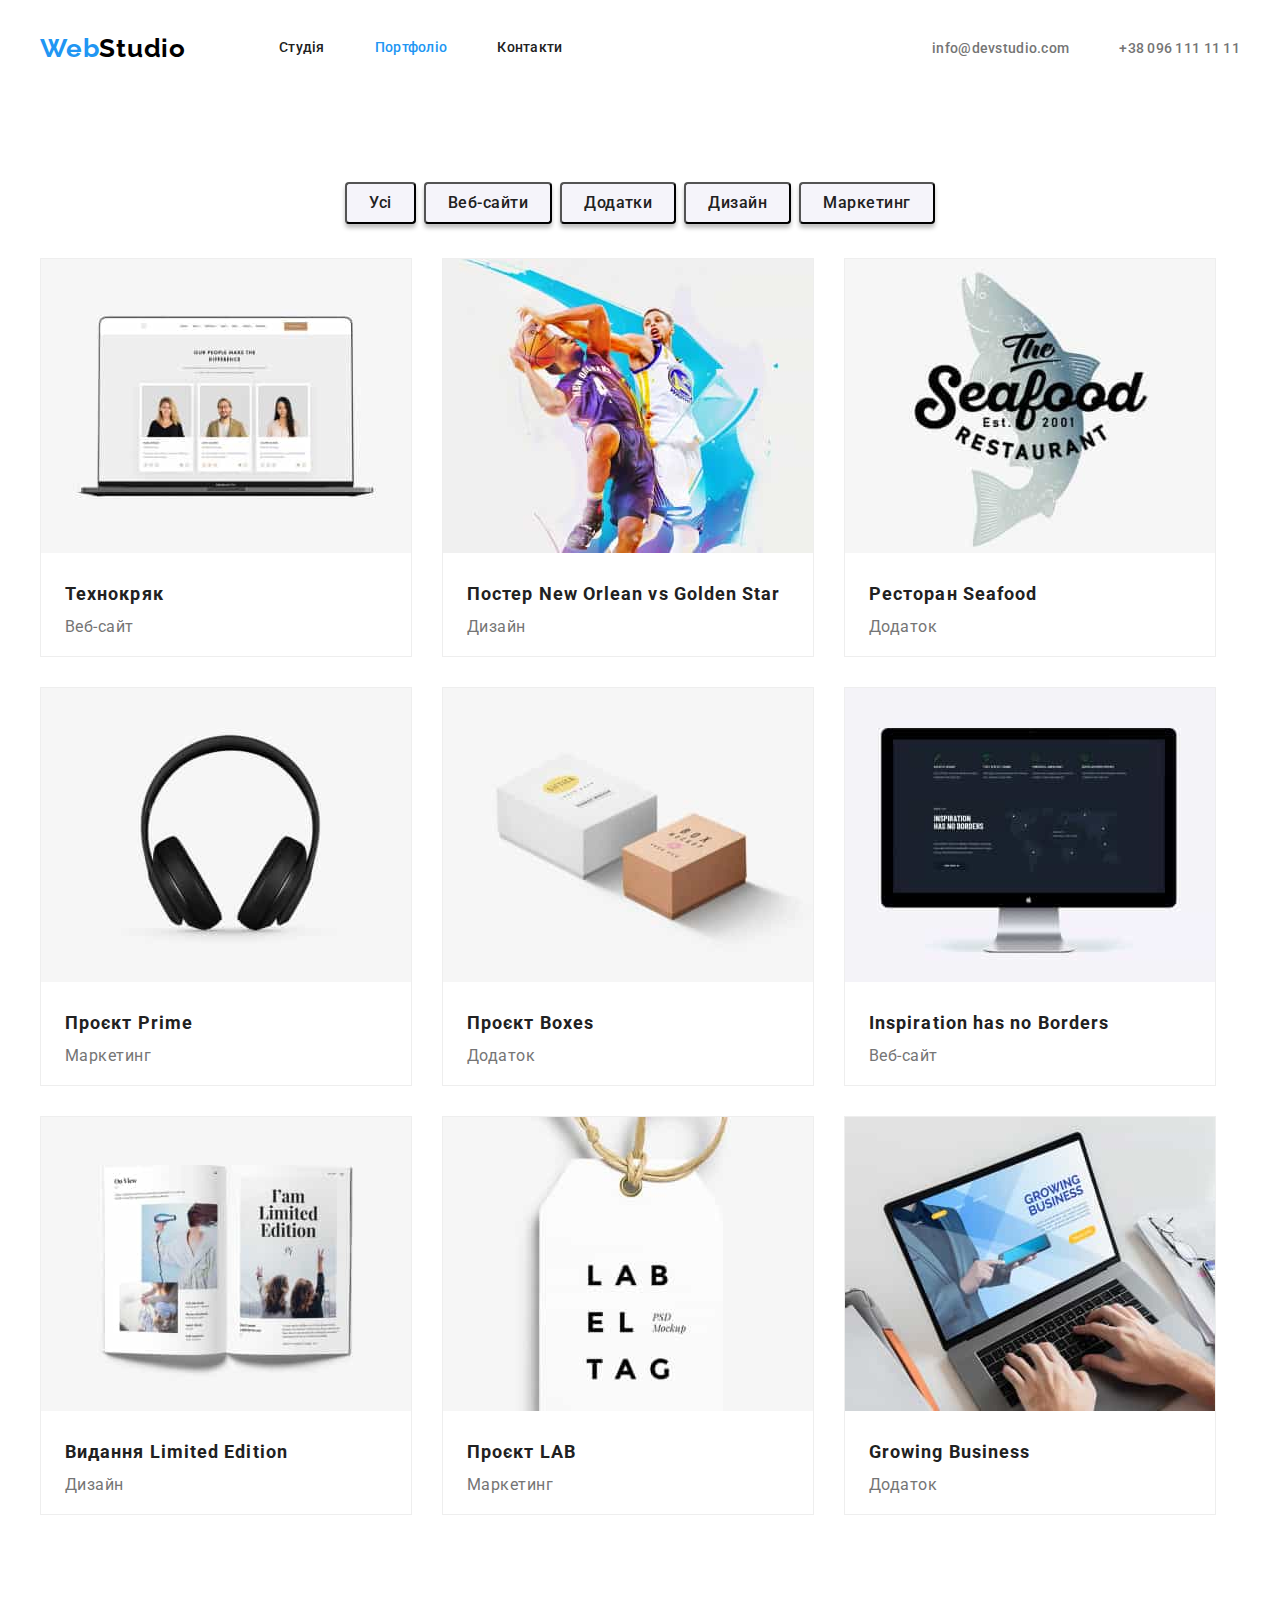
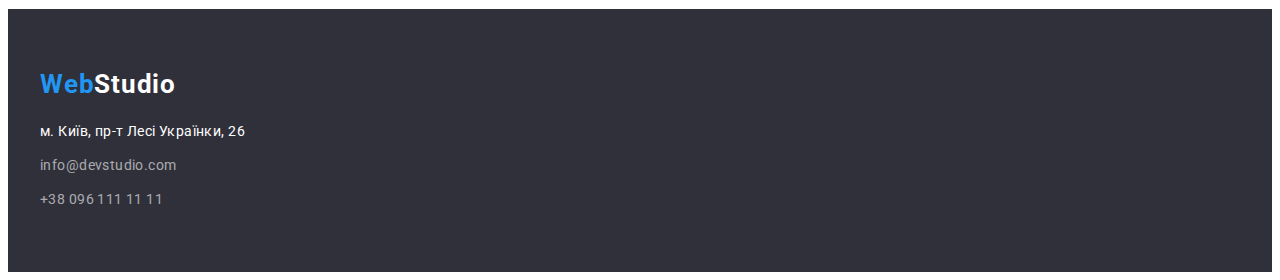
==== commit d8cb5546: "DZ_3" ====
--- a/portfolio.html
+++ b/portfolio.html
@@ -58,7 +58,7 @@
                 <ul class="portfolio-img list">
                     <li class="item">
                         <a href="" class="portfolio-link link">
-                            <img src="./images/technokrjak.jpg" alt="технокряк" class="img">
+                            <img src="./images/technokrjak.jpg" alt="технокряк" width="370">
                             <div class="portfolio-item">
                                 <h2 class="portfolio-title">Технокряк</h2>
                                 <p class="portfolio-text">Веб-сайт</p>
@@ -67,7 +67,7 @@
                     </li>
                     <li class="item">
                         <a href="" class="portfolio-link link">
-                            <img src="./images/new_orlean.jpg" alt="постер новий орлеан" class="img">
+                            <img src="./images/new_orlean.jpg" alt="постер новий орлеан" width="370">
                             <div class="portfolio-item">
                                 <h2 class="portfolio-title">Постер New Orlean vs Golden Star</h2>
                                 <p class="portfolio-text">Дизайн</p>
@@ -76,7 +76,7 @@
                     </li>
                     <li class="item">
                         <a href="" class="portfolio-link link">
-                            <img src="./images/seafood.jpg" alt="ресторан сейфуд" class="img">
+                            <img src="./images/seafood.jpg" alt="ресторан сейфуд" width="370">
                             <div class="portfolio-item">
                                 <h2 class="portfolio-title">Ресторан Seafood</h2>
                                 <p class="portfolio-text">Додаток</p>
@@ -85,7 +85,7 @@
                     </li>
                     <li class="item">
                         <a href="" class="portfolio-link link">
-                            <img src="./images/prime.jpg" alt="проект прайм" class="img">
+                            <img src="./images/prime.jpg" alt="проект прайм" width="370">
                             <div class="portfolio-item">
                                 <h2 class="portfolio-title">Проєкт Prime</h2>
                                 <p class="portfolio-text">Маркетинг</p>
@@ -94,7 +94,7 @@
                     </li>
                     <li class="item">
                         <a href="" class="portfolio-link link">
-                            <img src="./images/boxes.jpg" alt="проєкт боксес" class="img">
+                            <img src="./images/boxes.jpg" alt="проєкт боксес" width="370">
                             <div class="portfolio-item">
                                 <h2 class="portfolio-title">Проєкт Boxes</h2>
                                 <p class="portfolio-text">Додаток</p>
@@ -103,7 +103,7 @@
                     </li>
                     <li class="item">
                         <a href="" class="portfolio-link link">
-                            <img src="./images/inspiration.jpg" alt="вебсай" class="img">
+                            <img src="./images/inspiration.jpg" alt="вебсай" width="370">
                             <div class="portfolio-item">
                                 <h2 class="portfolio-title">Inspiration has no Borders</h2>
                                 <p class="portfolio-text">Веб-сайт</p>
@@ -112,7 +112,7 @@
                     </li>
                     <li class="item">
                         <a href="" class="portfolio-link link">
-                            <img src="./images/limited_edition.jpg" alt="видання лімітед едішн" class="img">
+                            <img src="./images/limited_edition.jpg" alt="видання лімітед едішн" width="370">
                             <div class="portfolio-item">
                                 <h2 class="portfolio-title">Видання Limited Edition</h2>
                                 <p class="portfolio-text">Дизайн</p>
@@ -121,7 +121,7 @@
                     </li>
                     <li class="item">
                         <a href="" class="portfolio-link link">
-                            <img src="./images/lab.jpg" alt="проект лаб" class="img">
+                            <img src="./images/lab.jpg" alt="проект лаб" width="370">
                             <div class="portfolio-item">
                                 <h2 class="portfolio-title">Проєкт LAB</h2>
                                 <p class="portfolio-text">Маркетинг</p>
@@ -130,7 +130,7 @@
                     </li>
                     <li class="item">
                         <a href="" class="portfolio-link link">
-                            <img src="./images/growing_business.jpg" alt="додаток бізнес" class="img">
+                            <img src="./images/growing_business.jpg" alt="додаток бізнес" width="370">
                             <div class="portfolio-item">
                                 <h2 class="portfolio-title">Growing Business</h2>
                                 <p class="portfolio-text">Додаток</p>
--- a/css/style.css
+++ b/css/style.css
@@ -52,7 +52,7 @@
     
     font-family: 'Roboto', sans-serif;
     font-size: 16px;
-    align-items: center;
+    text-align: center;
   }
 
 /*---------------HEADER---------------*/
@@ -121,16 +121,16 @@
 /*---------------HERO---------------*/
 .section-hero {
     background: var(--background-color);
+    text-align: center;
 }
 .hero-title {
+    display: block;
     margin-top: 0;
     margin-bottom: 30px;
-    width: 696px;
 
     font-weight: 900;
     font-size: 44px;
-    line-height: 1.36;
-    text-align: center;
+    line-height: 60px;
     letter-spacing: 0.06em;
     text-transform: uppercase;
     color: var(--primary-white-color);
@@ -237,8 +237,6 @@
 .team-list > .team-item {
     width: 270px;
     height: 368px;
-    left: 215px;
-    top: 1632px;
     
     background: var(--primary-white-color);
     box-shadow: 0px 1px 3px rgba(0, 0, 0, 0.12), 0px 1px 1px rgba(0, 0, 0, 0.14), 0px 2px 1px rgba(0, 0, 0, 0.2);
@@ -269,8 +267,9 @@
 
 /*---------------PORTFOLIO---------------*/
 .section-portfolio {
-    margin-top: 94px;
+    margin-top: 0;
     margin-bottom: 94px;
+    padding-top: 94px;
 }
 .portfolio-list {
     display: flex;
@@ -282,6 +281,7 @@
 .portfolio-btn {
     padding: 6px 22px;
     margin-top: 0;
+    margin-bottom: 34px;
 
     font-weight: 500;
     line-height: 1.63;
@@ -311,9 +311,9 @@
 }
 
 .portfolio-img > .item {
-    margin-top: 34px;
-    margin-right: 30px;
+    margin-left: 30px;
     margin-bottom: 30px;
+    width: calc((100%-60px) / 2) ;
 
     background: #FFFFFF;
     border: 1px solid #EEEEEE;
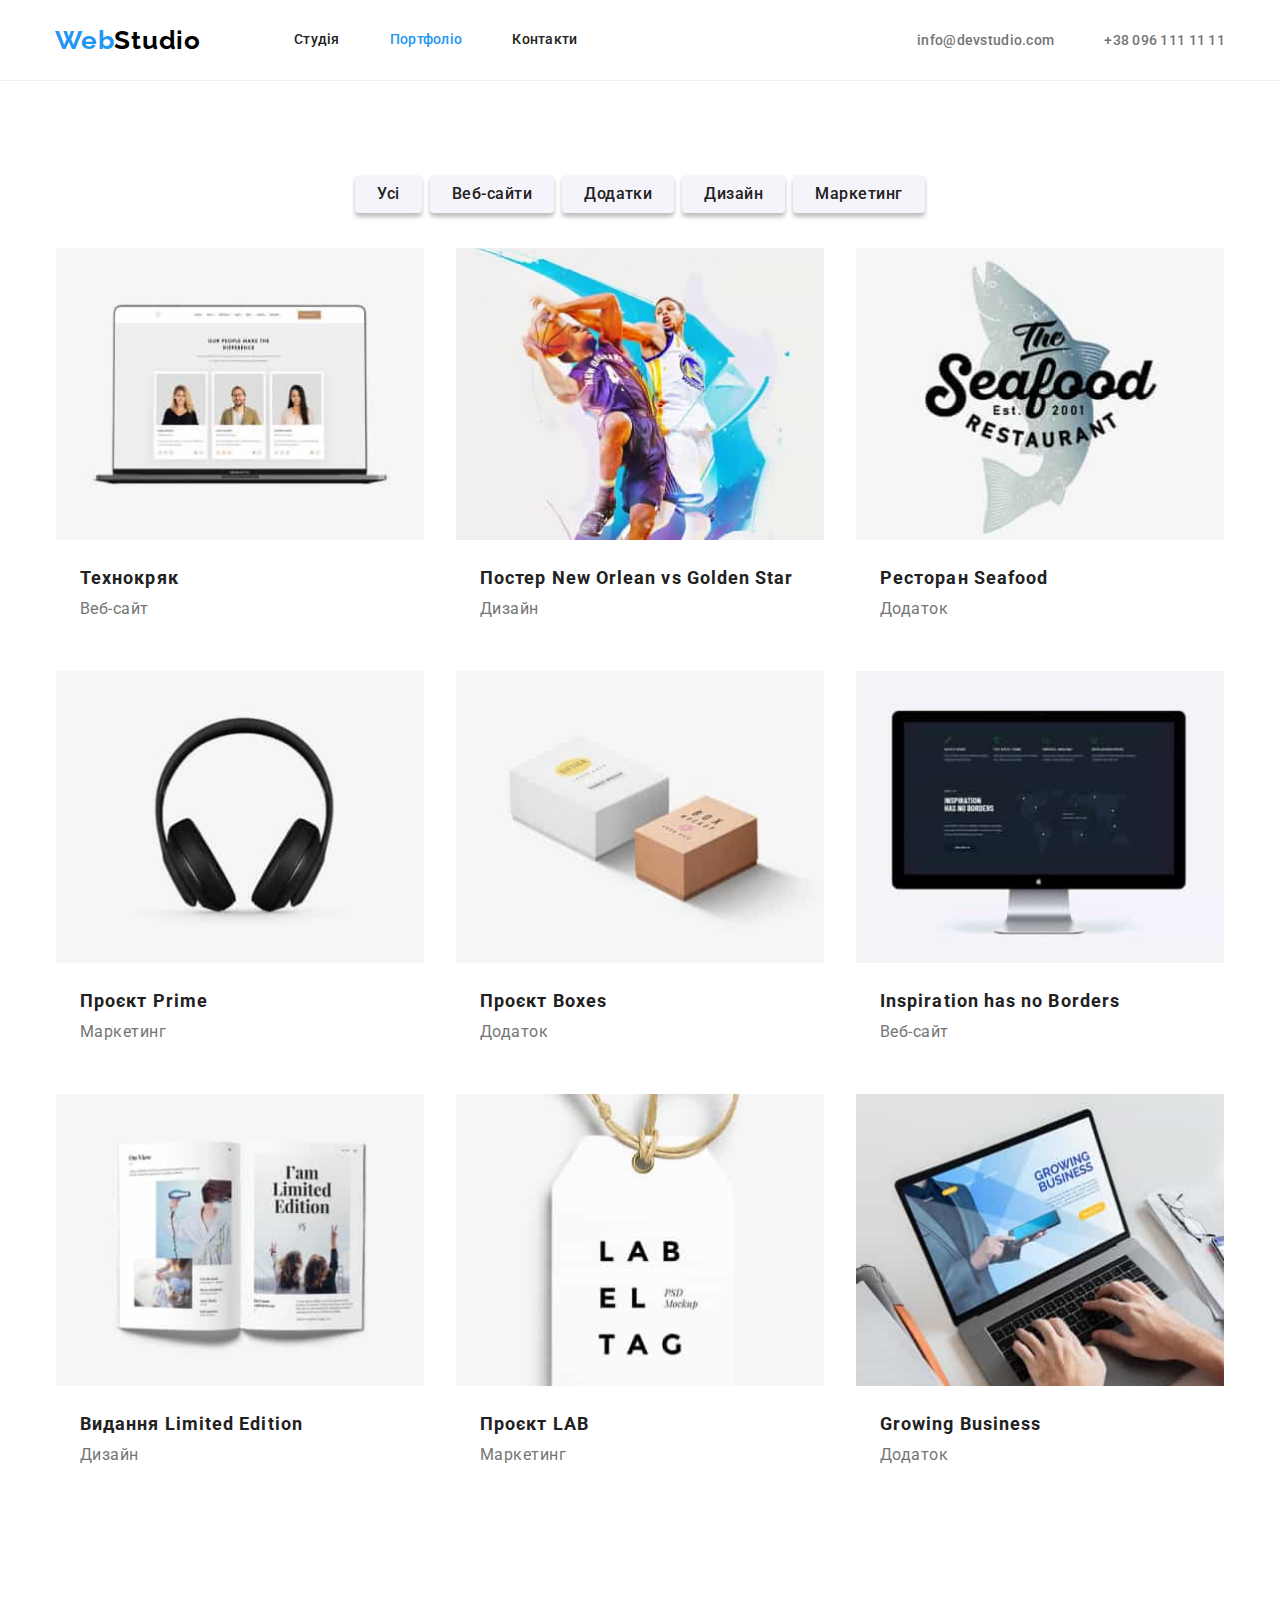
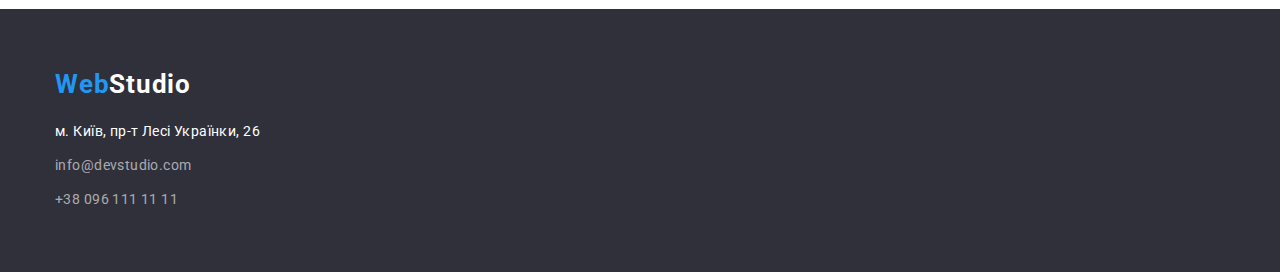
==== commit e18a23e8: "DZ_3" ====
--- a/portfolio.html
+++ b/portfolio.html
@@ -7,7 +7,8 @@
         <title>WebStudio</title>
         <link rel="preconnect" href="https://fonts.googleapis.com">
         <link rel="preconnect" href="https://fonts.gstatic.com" crossorigin>
-        <link href="https://fonts.googleapis.com/css2?family=Oleo+Script&family=Raleway:wght@700&family=Roboto:wght@400;500;700;900&display=swap" rel="stylesheet"> 
+        <link href="https://fonts.googleapis.com/css2?family=Oleo+Script&family=Raleway:wght@700&family=Roboto:wght@400;500;700;900&display=swap" rel="stylesheet">
+        <link rel="stylesheet" href="https://cdnjs.cloudflare.com/ajax/libs/modern-normalize/1.1.0/modern-normalize.min.css" />
         <link rel="stylesheet" href="./css/style.css" />
     </head>
 <body>
--- a/css/style.css
+++ b/css/style.css
@@ -6,7 +6,7 @@
     --background-color: #2F303A;
     --background-color_2: #F5F4FA;
 }
-
+/*-задаємо загальні властивості-*/
 .container {
     margin-left: auto;
     margin-right: auto;
@@ -21,6 +21,12 @@
     letter-spacing: 0.03em;
     color: var(--primary-text-color);
     background-color: var(--primary-white-color);
+}
+/*-прибираємо нижній виступ у блоку з картинками, що виступає-*/
+img {
+    display: block;
+    width: 100%;
+    height: auto;
 }
 .link {
     text-decoration: none;
@@ -53,10 +59,13 @@
     font-family: 'Roboto', sans-serif;
     font-size: 16px;
     text-align: center;
+    border: none;
   }
 
 /*---------------HEADER---------------*/
-
+.header {
+    border-bottom: 1px solid #eeeeee;/*-робимо нижній край контейнера видимим (лінія)-*/
+}
 .header-logo {
     font-family: 'Raleway', sans-serif;
     font-weight: 700;
@@ -149,10 +158,11 @@
 }
 .hero-btn:hover,
 .hero-btn:focus {
-    color: #000000;
+    background-color: #000000;
 }
 
 /*---------------PROPERTIES---------------*/
+/*-обнуляємо зовнішні і задаємо внутрішні відступи секції-*/
 .section-properties {
     margin: 0;
     padding-top: 94px;
@@ -177,6 +187,7 @@
 .properties-list .item {
     width: 270px;
 }
+/*-задаємо всім, крім першого, елементам відступ в 30px-*/
 .properties-list .item + .item {
     margin-left: 30px;
 }    
@@ -187,6 +198,7 @@
 }
 
 /*---------------EMPLOYMENT---------------*/
+/*-обнуляємо зовнішні і задаємо внутрішні відступи секції-*/
 .section-employment {
     margin: 0;
     padding-top: 94px;
@@ -196,17 +208,19 @@
 }
 .employment-list {
     display: flex;
-    width: 100%;
-    height: auto;
-}
-.employment-list > .employment-item + .employment-item {
-    margin-left: 30px;
-}
+}
+/*-задаємо всім, крім першим в рядку, елементам відступи праворуч в 30px-*/
 .employment-list > .employment-item {
-    margin: 0;
-    width: 100%;
-    height: auto;
-}
+    width: calc((100% - 60px) / 3);
+    margin-top: 0;
+    margin-bottom: 0;
+    margin-right: 30px;
+}
+/*-задаємо кожній лівій картинці в рядку 0-ву відстань зправа (у зв'язці із попереднім кодом)-*/
+.employment-list > .employment-item:nth-child(3n) {
+    margin-right: 0;
+}
+
 .employment-title,
 .team-title {
     font-weight: 700;
@@ -220,6 +234,7 @@
 }
 
 /*---------------TEAM---------------*/
+/*-обнуляємо зовнішні і задаємо внутрішні відступи секції-*/
 .section-team {
     padding-top: 95px;
     padding-bottom: 95px;
@@ -266,6 +281,7 @@
 }
 
 /*---------------PORTFOLIO---------------*/
+/*-обнуляємо зовнішні і задаємо внутрішні відступи секції-*/
 .section-portfolio {
     margin-top: 0;
     margin-bottom: 94px;
@@ -306,21 +322,24 @@
 .portfolio-img {
     display: flex;
     flex-wrap: wrap;
-    margin-left: -30px;
-    margin-bottom: -30px;
-}
-
+}
+/*-задаємо всім, крім першим в рядку, елементам відступи праворуч і знизу в 30px-*/
 .portfolio-img > .item {
-    margin-left: 30px;
+    width: calc((100% - 60px) / 3);
+    margin-right: 30px;
     margin-bottom: 30px;
-    width: calc((100%-60px) / 2) ;
-
-    background: #FFFFFF;
-    border: 1px solid #EEEEEE;
+
+    background: var(--primary-white-color);
+    border: 1px solid var(--primary-white-color);
+}
+/*-задаємо кожній лівій картинці в рядку 0-ву відстань зправа і знизу (у зв'язці із попереднім кодом)-*/
+.portfolio-img >.item:nth-child(3n) {
+    margin-right: 0;
+    margin-bottom: 0;
 }
 .portfolio-title {
     margin-top: 0;
-    margin-bottom: 5px;
+    margin-bottom: 4px;
 
     font-weight: 700;
     font-size: 18px;
@@ -337,14 +356,15 @@
     letter-spacing: 0.03em;
     color: var(--primary-text-color);
 }
+
 /*---------------FOOTER---------------*/
-
 .footer {
     padding-top: 60px;
     padding-bottom: 60px;
 
     background-color: var(--background-color);
 }
+/*-задаємо логотипу зовнішні відступи-*/
 .footer-logo{
     display: inline-block;
     margin-top: 0;
